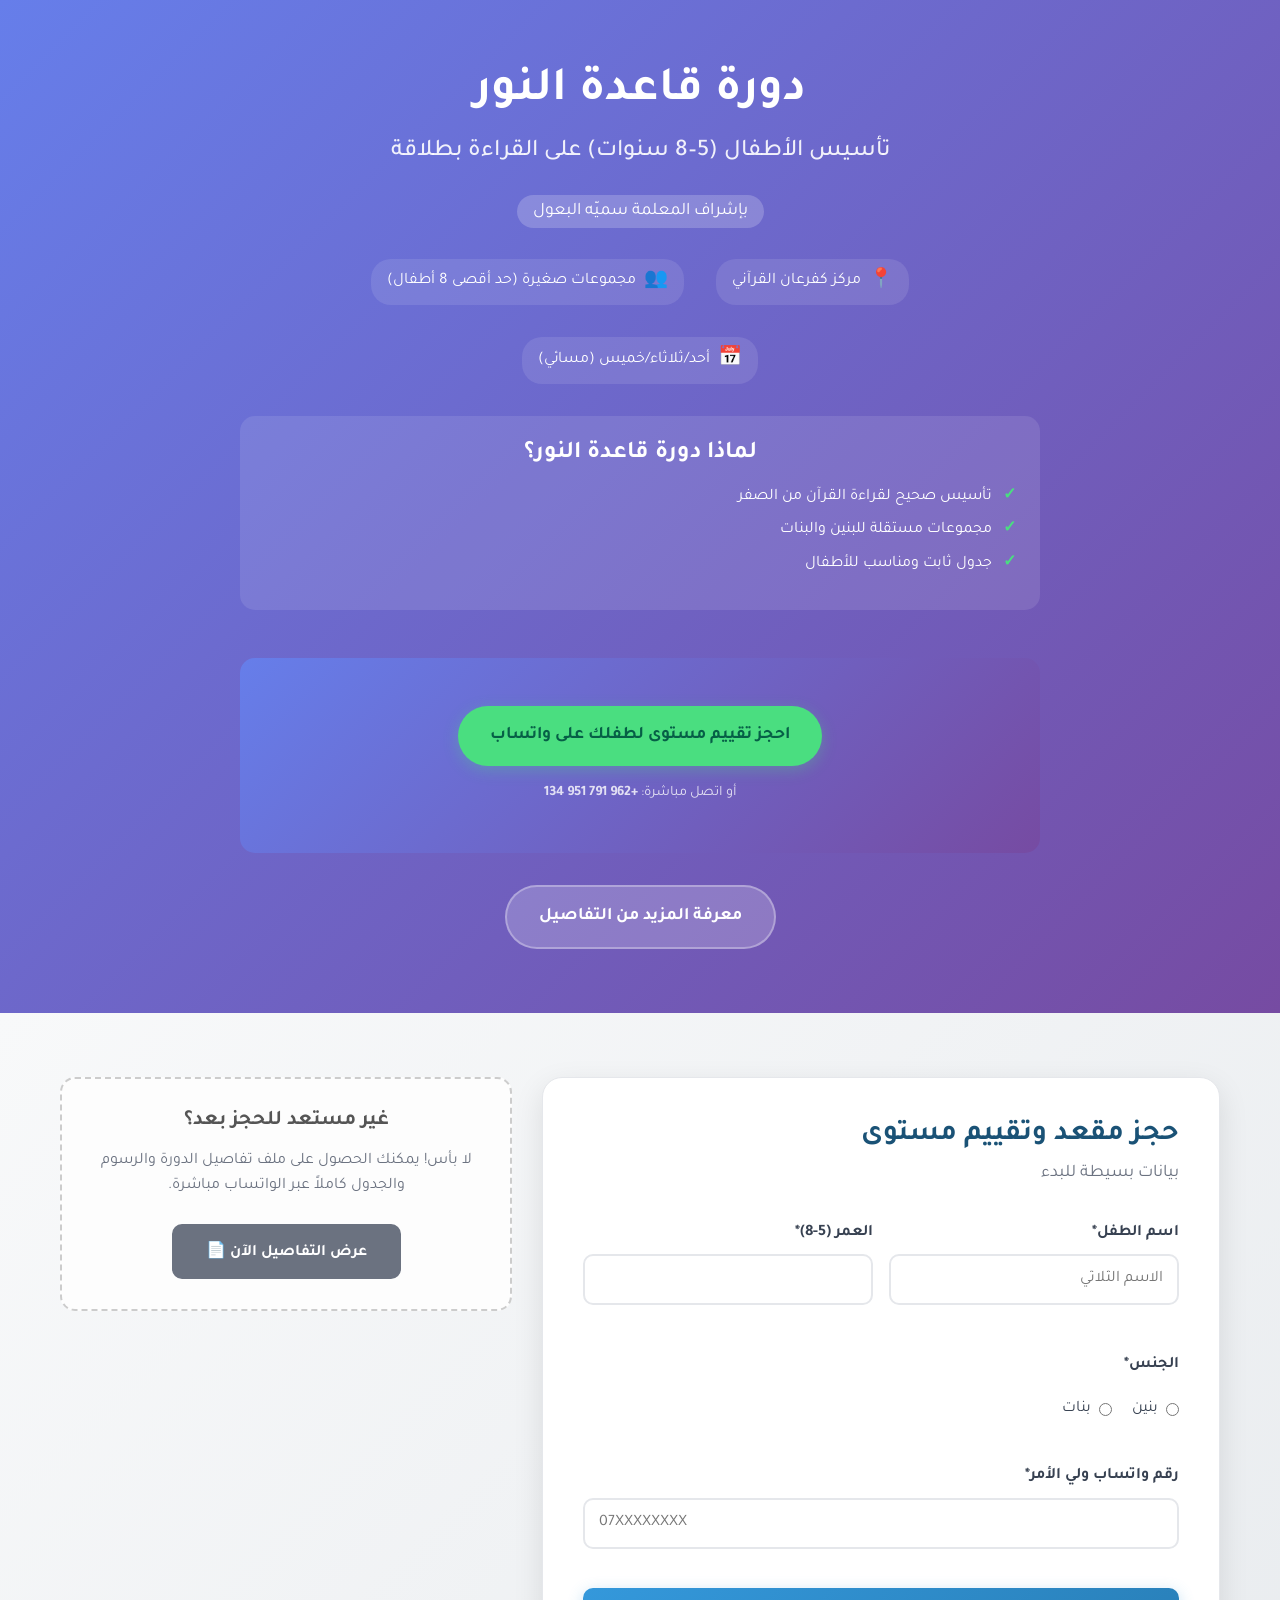
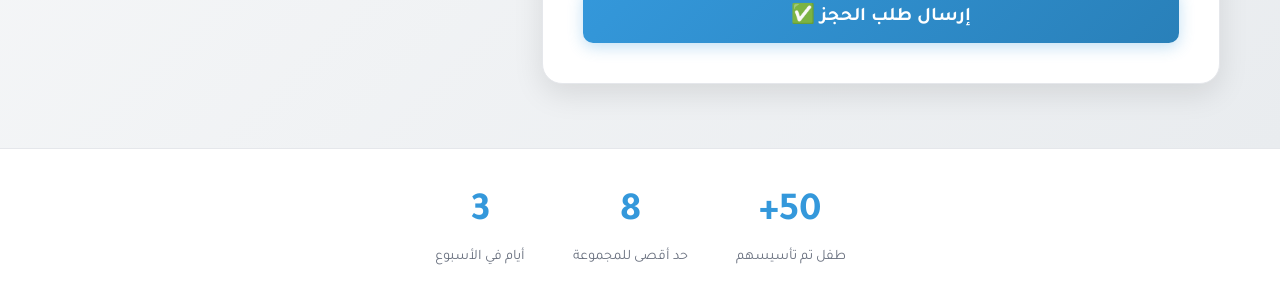
==== index.html @ d8b771ff "اضافة الملفات" ====
<!DOCTYPE html>
<html lang="ar" dir="rtl">
<head>
    <meta charset="UTF-8">
    <meta name="viewport" content="width=device-width, initial-scale=1.0">
    <title>دورة قاعدة النور - مركز كفرعان القرآني</title>
    <meta name="description" content="دورة حضورية لتأسيس الأطفال (5–8 سنوات) على قراءة القرآن بطلاقة في كفرعان">
    <link rel="stylesheet" href="style.css">
    <link rel="stylesheet" href="registration-styles.css">
    <link href="https://fonts.googleapis.com/css2?family=Tajawal:wght@400;500;700&display=swap" rel="stylesheet">
</head>
<body>
    <header class="hero">
        <div class="container">
            <div class="hero-content">
                <h1>دورة قاعدة النور</h1>
                <h2>تأسيس الأطفال (5–8 سنوات) على القراءة بطلاقة</h2>
                
                <div class="teacher-info">
                    <span class="teacher-name">بإشراف المعلمة سميّه البعول</span>
                </div>
                
                <div class="key-features">
                    <div class="feature">
                        <span class="icon">📍</span>
                        <span>مركز كفرعان القرآني</span>
                    </div>
                    <div class="feature">
                        <span class="icon">👥</span>
                        <span>مجموعات صغيرة (حد أقصى 8 أطفال)</span>
                    </div>
                    <div class="feature">
                        <span class="icon">📅</span>
                        <span>أحد/ثلاثاء/خميس (مسائي)</span>
                    </div>
                </div>
                
                <div class="benefits">
                    <h3>لماذا دورة قاعدة النور؟</h3>
                    <ul>
                        <li>تأسيس صحيح لقراءة القرآن من الصفر</li>
                        <li>مجموعات مستقلة للبنين والبنات</li>
                        <li>جدول ثابت ومناسب للأطفال</li>
                    </ul>
                </div>
                
                <div class="cta-section">
                    <a href="https://wa.me/962791951134?text=أريد حجز تقييم مستوى لطفلي في دورة قاعدة النور" 
                       class="cta-button primary" 
                       onclick="trackEvent('whatsapp_click')">
                        احجز تقييم مستوى لطفلك على واتساب
                    </a>
                    <div class="phone-contact">
                        <span>أو اتصل مباشرة:</span>
                        <a href="tel:+962791951134" onclick="trackEvent('phone_click')">+962 791 951 134</a>
                    </div>
                </div>
                
                <div class="secondary-cta">
                    <a href="middleFirst.html" class="cta-button secondary">
                        معرفة المزيد من التفاصيل
                    </a>
                </div>
            </div>
        </div>
    </header>
    
    <section id="register-form" class="registration-section">
        <div class="container">
            <div class="decision-grid">
                
                <div class="form-container shadow">
                    <h2>حجز مقعد وتقييم مستوى</h2>
                    <p class="form-intro">بيانات بسيطة للبدء</p>
                    
                    <form id="registration-form" action="https://formspree.io/f/mnjnnbjn" method="POST">
                        <div class="input-row">
                            <div class="input-group">
                                <label>اسم الطفل*</label>
                                <input type="text" name="اسم_الطفل" required placeholder="الاسم الثلاثي">
                            </div>
                            <div class="input-group">
                                <label>العمر (5-8)*</label>
                                <input type="number" name="العمر" min="5" max="8" required>
                            </div>
                        </div>

                        <div class="input-group">
                            <label>الجنس*</label>
                            <div class="radio-group-simple">
                                <label><input type="radio" name="الجنس" value="بنين" required> بنين</label>
                                <label><input type="radio" name="الجنس" value="بنات"> بنات</label>
                            </div>
                        </div>

                        <div class="input-group">
                            <label>رقم واتساب ولي الأمر*</label>
                            <input type="tel" name="رقم_الواتساب" required placeholder="07XXXXXXXX">
                        </div>

                        <input type="hidden" name="_next" value="https://localhost:8000/confirmation.html">
                        <input type="hidden" name="_subject" value="تسجيل جديد في دورة قاعدة النور">
                        <input type="text" name="_gotcha" style="display:none">

                        <button type="submit" id="submit-btn" class="btn btn-primary btn-full">إرسال طلب الحجز ✅</button>
                    </form>

                    <div id="response-msg" class="success-box" style="display:none;">
                        <div class="icon">📩</div>
                        <h3>تم استلام طلبك بنجاح!</h3>
                        <p>شكراً لثقتك بمركز كفرعان. سنتواصل معك قريباً لتحديد موعد التقييم.</p>
                        <a href="https://wa.me/962791951134" class="btn btn-outline">تواصل معنا الآن عبر واتساب</a>
                    </div>
                </div>

                <div class="not-now-container">
                    <div class="not-now-card">
                        <h3>غير مستعد للحجز بعد؟</h3>
                        <p>لا بأس! يمكنك الحصول على ملف تفاصيل الدورة والرسوم والجدول كاملاً عبر الواتساب مباشرة.</p>
                        <button class="btn btn-secondary" onclick="showQuickInfo()">عرض التفاصيل الآن 📄</button>
                        
                        <div id="quick-info-box" class="quick-info" style="display:none;">
                            <ul class="info-list">
                                <li>📍 الموقع: كفرعان - مقابل مسجد سعيد بن زيد</li>
                                <li>⏰ الموعد: أحد/ثلاثاء/خميس (مسائي)</li>
                                <li>💰 الرسوم: يتم تحديدها بعد تقييم المستوى</li>
                            </ul>
                            <a href="https://wa.me/962791951134?text=أريد%20معلومات%20إضافية%20عن%20دورة%20قاعدة%20النور" class="whatsapp-link">تحدث مع الإدارة عبر واتساب</a>
                        </div>
                    </div>
                </div>

            </div>
        </div>
    </section>
    
    <section class="trust-indicators">
        <div class="container">
            <div class="stats">
                <div class="stat">
                    <span class="number">50+</span>
                    <span class="label">طفل تم تأسيسهم</span>
                </div>
                <div class="stat">
                    <span class="number">8</span>
                    <span class="label">حد أقصى للمجموعة</span>
                </div>
                <div class="stat">
                    <span class="number">3</span>
                    <span class="label">أيام في الأسبوع</span>
                </div>
            </div>
        </div>
    </section>
    
    <script>
        // Analytics tracking
        function trackEvent(eventName) {
            if (typeof gtag !== 'undefined') {
                gtag('event', eventName);
            }
            console.log('Event tracked:', eventName);
        }
        
        // Track page view
        document.addEventListener("DOMContentLoaded", function() {
            trackEvent('page_view');
            
            const form = document.getElementById("registration-form");
            const responseMsg = document.getElementById("response-msg");

            if (form) {
                console.log("Form found, adding event listener...");
                
                form.addEventListener("submit", function(event) {
                    event.preventDefault(); // منع الصفحة من الانتعاش
                    
                    const submitBtn = document.getElementById("submit-btn");
                    submitBtn.innerText = "جاري الإرسال...";
                    submitBtn.disabled = true;

                    // تتبع الحدث
                    trackEvent('form_submit_single');
                    trackEvent('lead_capture');

                    // إرسال البيانات إلى الإيميل
                    fetch(form.action, {
                        method: 'POST',
                        body: new FormData(form),
                        headers: { 'Accept': 'application/json' }
                    }).then(response => {
                        if (response.ok) {
                            // إخفاء الفورم وإظهار رسالة النجاح
                            form.style.display = "none";
                            responseMsg.style.display = "block";
                            
                            // تتبع النجاح
                            trackEvent('form_submit_success');
                            
                            // التوجيه لصفحة التأكيد بعد 3 ثوان
                            setTimeout(() => {
                                window.location.href = 'confirmation.html';
                            }, 3000);
                        } else {
                            alert("حدث خطأ، تأكد من إعداد Formspree بشكل صحيح.");
                            submitBtn.disabled = false;
                            submitBtn.innerText = "إرسال طلب الحجز ✅";
                            trackEvent('form_submit_error');
                        }
                    }).catch(() => {
                        alert("يرجى التأكد من الاتصال بالإنترنت.");
                        submitBtn.disabled = false;
                        submitBtn.innerText = "إرسال طلب الحجز ✅";
                        trackEvent('form_submit_network_error');
                    });
                });
            } else {
                console.error("Form not found!");
            }

            // وظيفة عرض المعلومات السريعة (خيار ليس الآن)
            window.showQuickInfo = function() {
                const infoBox = document.getElementById('quick-info-box');
                if (infoBox.style.display === 'none') {
                    infoBox.style.display = 'block';
                    trackEvent('quick_info_shown');
                } else {
                    infoBox.style.display = 'none';
                }
                
                // تتبع الاهتمام (Secondary Conversion)
                console.log("User requested quick info (Retention)");
                trackEvent('retention_path_clicked');
            };
        });
    </script>
    <script src="homework-script.js"></script>
</body>
</html>
---- style.css ----
/* Reset and Base Styles */
* {
    margin: 0;
    padding: 0;
    box-sizing: border-box;
}

body {
    font-family: 'Tajawal', -apple-system, BlinkMacSystemFont, 'Segoe UI', Roboto, sans-serif;
    line-height: 1.6;
    color: #333;
    background-color: #f8f9fa;
    direction: rtl;
    transition: background-color 0.3s, color 0.3s;
}

body.dark-mode {
    background-color: #121212;
    color: #ffffff;
}

body.dark-mode p, 
body.dark-mode li {
    color: #e0e0e0;
}

body.dark-mode h1, 
body.dark-mode h2, 
body.dark-mode h3 {
    color: #fbc02d;
    font-weight: 700;
}

.container {
    max-width: 1200px;
    margin: 0 auto;
    padding: 0 20px;
}

/* Typography */
h1, h2, h3, h4, h5, h6 {
    font-weight: 700;
    line-height: 1.2;
    margin-bottom: 1rem;
}

h1 {
    font-size: 2.5rem;
    color: #1a5276;
}

h2 {
    font-size: 2rem;
    color: #2874a6;
}

h3 {
    font-size: 1.5rem;
    color: #3498db;
}

p {
    margin-bottom: 1rem;
}

/* Header Styles */
.page-header {
    background: linear-gradient(135deg, #667eea 0%, #764ba2 100%);
    color: white;
    padding: 2rem 0;
    text-align: center;
}

.page-header h1 {
    color: white;
    margin-bottom: 0.5rem;
}

.page-header .subtitle {
    font-size: 1.1rem;
    opacity: 0.9;
    margin-bottom: 0;
}

.breadcrumb {
    margin-bottom: 1.5rem;
    font-size: 0.9rem;
}

.breadcrumb a {
    color: rgba(255, 255, 255, 0.8);
    text-decoration: none;
    transition: color 0.3s;
}

.breadcrumb a:hover {
    color: white;
}

.breadcrumb .separator {
    margin: 0 0.5rem;
    opacity: 0.6;
}

.breadcrumb .current {
    color: white;
    font-weight: 500;
}

/* Hero Section */
.hero {
    background: linear-gradient(135deg, #667eea 0%, #764ba2 100%);
    color: white;
    padding: 4rem 0;
    text-align: center;
}

body.dark-mode .hero {
    background: linear-gradient(135deg, #1a1a1a 0%, #2d2d2d 100%) !important;
}

.hero-content {
    max-width: 800px;
    margin: 0 auto;
}

.hero h1 {
    font-size: 3rem;
    margin-bottom: 1rem;
    color: white;
}

.hero h2 {
    font-size: 1.5rem;
    font-weight: 500;
    margin-bottom: 2rem;
    color: rgba(255, 255, 255, 0.9);
}

.teacher-info {
    margin-bottom: 2rem;
}

.teacher-name {
    background: rgba(255, 255, 255, 0.2);
    padding: 0.5rem 1rem;
    border-radius: 25px;
    font-size: 1.1rem;
}

.key-features {
    display: flex;
    justify-content: center;
    gap: 2rem;
    margin-bottom: 2rem;
    flex-wrap: wrap;
}

.feature {
    display: flex;
    align-items: center;
    gap: 0.5rem;
    background: rgba(255, 255, 255, 0.1);
    padding: 0.5rem 1rem;
    border-radius: 20px;
}

.feature .icon {
    font-size: 1.2rem;
}

.benefits {
    background: rgba(255, 255, 255, 0.1);
    padding: 1.5rem;
    border-radius: 15px;
    margin-bottom: 2rem;
    text-align: right;
}

.benefits h3 {
    color: white;
    margin-bottom: 1rem;
    text-align: center;
}

.benefits ul {
    list-style: none;
}

.benefits li {
    margin-bottom: 0.5rem;
    position: relative;
    padding-right: 1.5rem;
}

.benefits li::before {
    content: "✓";
    position: absolute;
    right: 0;
    color: #4ade80;
    font-weight: bold;
}

.cta-section {
    margin-bottom: 2rem;
}

.cta-button {
    display: inline-block;
    padding: 1rem 2rem;
    border-radius: 50px;
    text-decoration: none;
    font-weight: 600;
    transition: all 0.3s;
    border: none;
    cursor: pointer;
    font-size: 1.1rem;
    text-align: center;
}

.cta-button.primary {
    background: #4ade80;
    color: #065f46;
    box-shadow: 0 4px 15px rgba(74, 222, 128, 0.3);
}

.cta-button.primary:hover {
    background: #22c55e;
    transform: translateY(-2px);
    box-shadow: 0 6px 20px rgba(74, 222, 128, 0.4);
}

.cta-button.secondary {
    background: rgba(255, 255, 255, 0.2);
    color: white;
    border: 2px solid rgba(255, 255, 255, 0.3);
}

.cta-button.secondary:hover {
    background: rgba(255, 255, 255, 0.3);
    transform: translateY(-2px);
}

.phone-contact {
    margin-top: 1rem;
    font-size: 0.9rem;
    opacity: 0.8;
}

.phone-contact a {
    color: white;
    text-decoration: none;
    font-weight: 600;
}

.phone-contact a:hover {
    text-decoration: underline;
}

.secondary-cta {
    margin-top: 1rem;
}

/* Trust Indicators */
.trust-indicators {
    background: white;
    padding: 2rem 0;
    border-top: 1px solid #e5e7eb;
}

.stats {
    display: flex;
    justify-content: center;
    gap: 3rem;
    flex-wrap: wrap;
}

.stat {
    text-align: center;
}

.stat .number {
    display: block;
    font-size: 2.5rem;
    font-weight: 700;
    color: #3498db;
}

.stat .label {
    font-size: 0.9rem;
    color: #6b7280;
}

/* Main Content */
.main-content {
    padding: 3rem 0;
}

/* How it Works */
.how-it-works {
    margin-bottom: 3rem;
}

.steps {
    display: grid;
    grid-template-columns: repeat(auto-fit, minmax(250px, 1fr));
    gap: 2rem;
    margin-top: 2rem;
}

.step {
    display: flex;
    align-items: flex-start;
    gap: 1rem;
    text-align: right;
}

.step-number {
    background: #3498db;
    color: white;
    width: 40px;
    height: 40px;
    border-radius: 50%;
    display: flex;
    align-items: center;
    justify-content: center;
    font-weight: 700;
    flex-shrink: 0;
}

.step-content h3 {
    color: #1a5276;
    margin-bottom: 0.5rem;
}

/* Schedule and Location */
.schedule-location {
    display: grid;
    grid-template-columns: repeat(auto-fit, minmax(300px, 1fr));
    gap: 2rem;
    margin-bottom: 3rem;
}

.schedule, .location {
    background: white;
    padding: 2rem;
    border-radius: 15px;
    box-shadow: 0 4px 6px rgba(0, 0, 0, 0.1);
}

.time-info, .location-info {
    margin-top: 1rem;
}

.time-info > div, .location-info > div {
    display: flex;
    align-items: center;
    gap: 0.5rem;
    margin-bottom: 0.5rem;
}

.map-link {
    display: inline-flex;
    align-items: center;
    gap: 0.5rem;
    color: #3498db;
    text-decoration: none;
    margin-top: 1rem;
}

.map-link:hover {
    text-decoration: underline;
}

/* Groups Info */
.groups-info {
    margin-bottom: 3rem;
}

.groups-grid {
    display: grid;
    grid-template-columns: repeat(auto-fit, minmax(200px, 1fr));
    gap: 2rem;
    margin-top: 2rem;
}

.group-card {
    background: white;
    padding: 2rem;
    border-radius: 15px;
    box-shadow: 0 4px 6px rgba(0, 0, 0, 0.1);
    text-align: center;
}

.group-icon {
    font-size: 3rem;
    margin-bottom: 1rem;
}

.age-range {
    display: inline-block;
    background: #e3f2fd;
    color: #1976d2;
    padding: 0.25rem 0.75rem;
    border-radius: 15px;
    font-size: 0.9rem;
    margin-top: 0.5rem;
}

/* Testimonials */
.testimonials {
    margin-bottom: 3rem;
}

.testimonials-grid {
    display: grid;
    grid-template-columns: repeat(auto-fit, minmax(300px, 1fr));
    gap: 2rem;
    margin-top: 2rem;
}

.testimonial {
    background: white;
    padding: 2rem;
    border-radius: 15px;
    box-shadow: 0 4px 6px rgba(0, 0, 0, 0.1);
    position: relative;
}

.testimonial::before {
    content: '"';
    position: absolute;
    top: 1rem;
    right: 1rem;
    font-size: 3rem;
    color: #3498db;
    opacity: 0.2;
}

.quote {
    font-style: italic;
    margin-bottom: 1rem;
    position: relative;
    z-index: 1;
}

.author {
    font-weight: 600;
    color: #6b7280;
    text-align: left;
}

/* FAQ */
.faq {
    margin-bottom: 3rem;
}

.faq-items {
    margin-top: 2rem;
}

.faq-item {
    background: white;
    border-radius: 10px;
    margin-bottom: 1rem;
    overflow: hidden;
    box-shadow: 0 2px 4px rgba(0, 0, 0, 0.1);
}

.faq-question {
    width: 100%;
    background: none;
    border: none;
    padding: 1.5rem;
    text-align: right;
    cursor: pointer;
    display: flex;
    justify-content: space-between;
    align-items: center;
    font-size: 1.1rem;
    font-weight: 600;
    color: #1a5276;
    transition: background-color 0.3s;
}

.faq-question:hover {
    background-color: #f8f9fa;
}

.faq-toggle {
    font-size: 1.5rem;
    color: #3498db;
    transition: transform 0.3s;
}

.faq-item.active .faq-toggle {
    transform: rotate(45deg);
}

.faq-answer {
    max-height: 0;
    overflow: hidden;
    transition: max-height 0.3s ease-out;
}

.faq-answer p {
    padding: 0 1.5rem 1.5rem;
    color: #6b7280;
}

.faq-item.active .faq-answer {
    max-height: 200px;
}

/* CTA Section */
.cta-section {
    background: linear-gradient(135deg, #667eea 0%, #764ba2 100%);
    color: white;
    padding: 3rem 0;
    text-align: center;
    border-radius: 15px;
    margin-top: 3rem;
}

.cta-content h2 {
    color: white;
    margin-bottom: 1rem;
}

.whatsapp-link {
    display: inline-flex;
    align-items: center;
    gap: 0.5rem;
    color: white;
    text-decoration: none;
    margin-top: 1rem;
    opacity: 0.9;
    transition: opacity 0.3s;
}

.whatsapp-link:hover {
    opacity: 1;
}

/* Decision Page */
.decision-summary {
    margin-bottom: 3rem;
}

.summary-card {
    background: white;
    padding: 2rem;
    border-radius: 15px;
    box-shadow: 0 4px 6px rgba(0, 0, 0, 0.1);
}

.summary-items {
    display: grid;
    grid-template-columns: repeat(auto-fit, minmax(250px, 1fr));
    gap: 1rem;
    margin-top: 1.5rem;
}

.summary-item {
    display: flex;
    align-items: center;
    gap: 0.5rem;
}

.decision-question {
    margin-bottom: 3rem;
}

.question-card {
    background: white;
    padding: 2rem;
    border-radius: 15px;
    box-shadow: 0 4px 6px rgba(0, 0, 0, 0.1);
    text-align: center;
}

.question-subtitle {
    color: #6b7280;
    margin-bottom: 2rem;
}

.decision-options {
    display: grid;
    grid-template-columns: repeat(auto-fit, minmax(300px, 1fr));
    gap: 2rem;
    margin-top: 2rem;
}

.option-card {
    padding: 2rem;
    border-radius: 15px;
    border: 2px solid #e5e7eb;
    transition: all 0.3s;
}

.option-card.primary {
    border-color: #4ade80;
    background: #f0fdf4;
}

.option-card.secondary {
    border-color: #6b7280;
    background: #f9fafb;
}

.option-card:hover {
    transform: translateY(-2px);
    box-shadow: 0 6px 12px rgba(0, 0, 0, 0.1);
}

.option-header h3 {
    margin-bottom: 0.5rem;
}

.option-header p {
    color: #6b7280;
    margin-bottom: 1.5rem;
}

.option-benefits ul {
    list-style: none;
    text-align: right;
    margin-bottom: 1.5rem;
}

.option-benefits li {
    margin-bottom: 0.5rem;
    position: relative;
    padding-right: 1.5rem;
}

.option-benefits li::before {
    content: "✓";
    position: absolute;
    right: 0;
    color: #4ade80;
    font-weight: bold;
}

/* Urgency Section */
.urgency-section {
    margin-bottom: 3rem;
}

.urgency-card {
    background: #fef2f2;
    border: 2px solid #fecaca;
    padding: 2rem;
    border-radius: 15px;
    text-align: center;
}

.urgency-content h3 {
    color: #dc2626;
    margin-bottom: 0.5rem;
}

.spots-remaining {
    margin-top: 1rem;
}

.spots-number {
    display: block;
    font-size: 3rem;
    font-weight: 700;
    color: #dc2626;
}

.spots-text {
    color: #6b7280;
}

/* Form Styles */
.multi-step-form {
    background: white;
    padding: 2rem;
    border-radius: 15px;
    box-shadow: 0 4px 6px rgba(0, 0, 0, 0.1);
    margin-top: 2rem;
}

.progress-bar {
    display: flex;
    justify-content: space-between;
    margin-bottom: 2rem;
    position: relative;
}

.progress-bar::before {
    content: '';
    position: absolute;
    top: 20px;
    right: 0;
    left: 0;
    height: 2px;
    background: #e5e7eb;
    z-index: 1;
}

.progress-step {
    position: relative;
    z-index: 2;
    text-align: center;
    flex: 1;
}

.step-number {
    width: 40px;
    height: 40px;
    border-radius: 50%;
    background: #e5e7eb;
    color: #6b7280;
    display: flex;
    align-items: center;
    justify-content: center;
    font-weight: 700;
    margin: 0 auto 0.5rem;
    transition: all 0.3s;
}

.progress-step.active .step-number {
    background: #3498db;
    color: white;
}

.progress-step.completed .step-number {
    background: #4ade80;
    color: white;
}

.step-title {
    font-size: 0.9rem;
    color: #6b7280;
}

.progress-step.active .step-title {
    color: #3498db;
    font-weight: 600;
}

.progress-step.completed .step-title {
    color: #4ade80;
}

.form-step {
    display: none;
}

.form-step.active {
    display: block;
}

.step-header {
    text-align: center;
    margin-bottom: 2rem;
}

.step-header h2 {
    color: #1a5276;
    margin-bottom: 0.5rem;
}

.step-header p {
    color: #6b7280;
}

.form-group {
    margin-bottom: 1.5rem;
}

.form-group label {
    display: block;
    margin-bottom: 0.5rem;
    font-weight: 600;
    color: #374151;
}

.form-group input,
.form-group select,
.form-group textarea {
    width: 100%;
    padding: 0.75rem;
    border: 2px solid #e5e7eb;
    border-radius: 8px;
    font-size: 1rem;
    transition: border-color 0.3s;
}

.form-group input:focus,
.form-group select:focus,
.form-group textarea:focus {
    outline: none;
    border-color: #3498db;
}

.form-group small {
    display: block;
    margin-top: 0.25rem;
    color: #6b7280;
    font-size: 0.875rem;
}

.radio-group,
.checkbox-group {
    display: flex;
    flex-direction: column;
    gap: 0.75rem;
}

.radio-option,
.checkbox-option {
    display: flex;
    align-items: center;
    gap: 0.75rem;
    cursor: pointer;
}

.radio-option input[type="radio"],
.checkbox-option input[type="checkbox"] {
    display: none;
}

.radio-custom,
.checkbox-custom {
    width: 20px;
    height: 20px;
    border: 2px solid #e5e7eb;
    border-radius: 50%;
    position: relative;
    transition: all 0.3s;
}

.checkbox-custom {
    border-radius: 4px;
}

.radio-option input[type="radio"]:checked + .radio-custom,
.checkbox-option input[type="checkbox"]:checked + .checkbox-custom {
    background: #3498db;
    border-color: #3498db;
}

.radio-option input[type="radio"]:checked + .radio-custom::after {
    content: '';
    position: absolute;
    top: 50%;
    left: 50%;
    transform: translate(-50%, -50%);
    width: 8px;
    height: 8px;
    border-radius: 50%;
    background: white;
}

.checkbox-option input[type="checkbox"]:checked + .checkbox-custom::after {
    content: '✓';
    position: absolute;
    top: 50%;
    left: 50%;
    transform: translate(-50%, -50%);
    color: white;
    font-size: 12px;
}

.schedule-confirmation {
    background: #f8f9fa;
    padding: 1rem;
    border-radius: 8px;
    margin-bottom: 1rem;
}

.schedule-item {
    display: flex;
    align-items: center;
    gap: 0.5rem;
    margin-bottom: 0.5rem;
}

.form-note {
    background: #fef3c7;
    border: 1px solid #fcd34d;
    padding: 1rem;
    border-radius: 8px;
    margin-top: 1rem;
    text-align: center;
}

.form-actions {
    display: flex;
    justify-content: space-between;
    gap: 1rem;
    margin-top: 2rem;
}

.btn-primary,
.btn-secondary {
    padding: 0.75rem 2rem;
    border-radius: 8px;
    font-weight: 600;
    cursor: pointer;
    transition: all 0.3s;
    border: none;
    font-size: 1rem;
}

.btn-primary {
    background: #3498db;
    color: white;
}

.btn-primary:hover {
    background: #2980b9;
    transform: translateY(-1px);
}

.btn-secondary {
    background: #6b7280;
    color: white;
}

.btn-secondary:hover {
    background: #4b5563;
    transform: translateY(-1px);
}

/* Confirmation Page */
.success-message {
    text-align: center;
    margin-bottom: 3rem;
}

.success-icon {
    font-size: 4rem;
    margin-bottom: 1rem;
}

.success-description {
    font-size: 1.2rem;
    color: #6b7280;
    margin-top: 1rem;
}

.next-steps {
    margin-bottom: 3rem;
}

.steps-timeline {
    margin-top: 2rem;
}

.timeline-item {
    display: flex;
    align-items: flex-start;
    gap: 1rem;
    margin-bottom: 2rem;
    position: relative;
}

.timeline-item:not(:last-child)::after {
    content: '';
    position: absolute;
    top: 40px;
    right: 20px;
    width: 2px;
    height: calc(100% - 40px);
    background: #e5e7eb;
}

.timeline-marker {
    width: 40px;
    height: 40px;
    border-radius: 50%;
    display: flex;
    align-items: center;
    justify-content: center;
    font-weight: 700;
    flex-shrink: 0;
}

.timeline-marker.completed {
    background: #4ade80;
    color: white;
}

.timeline-marker.pending {
    background: #e5e7eb;
    color: #6b7280;
}

.timeline-content h3 {
    margin-bottom: 0.5rem;
    color: #1a5276;
}

.timeline-content p {
    color: #6b7280;
}

.contact-info {
    margin-bottom: 3rem;
}

.contact-cards {
    display: grid;
    grid-template-columns: repeat(auto-fit, minmax(300px, 1fr));
    gap: 2rem;
    margin-top: 2rem;
}

.contact-card {
    background: white;
    padding: 2rem;
    border-radius: 15px;
    box-shadow: 0 4px 6px rgba(0, 0, 0, 0.1);
    text-align: center;
}

.contact-icon {
    font-size: 2rem;
    margin-bottom: 1rem;
}

.contact-button {
    display: inline-block;
    padding: 0.75rem 1.5rem;
    border-radius: 8px;
    text-decoration: none;
    font-weight: 600;
    margin-top: 1rem;
    transition: all 0.3s;
}

.contact-button.whatsapp {
    background: #25d366;
    color: white;
}

.contact-button.whatsapp:hover {
    background: #128c7e;
    transform: translateY(-1px);
}

.contact-button.maps {
    background: #4285f4;
    color: white;
}

.contact-button.maps:hover {
    background: #3367d6;
    transform: translateY(-1px);
}

.important-notes {
    margin-bottom: 3rem;
}

.notes-list {
    display: grid;
    grid-template-columns: repeat(auto-fit, minmax(250px, 1fr));
    gap: 1.5rem;
    margin-top: 2rem;
}

.note-item {
    display: flex;
    align-items: flex-start;
    gap: 1rem;
    background: white;
    padding: 1.5rem;
    border-radius: 10px;
    box-shadow: 0 2px 4px rgba(0, 0, 0, 0.1);
}

.note-icon {
    font-size: 1.5rem;
    flex-shrink: 0;
}

.note-content h3 {
    margin-bottom: 0.5rem;
    color: #1a5276;
}

.note-content p {
    color: #6b7280;
    margin: 0;
}

.final-cta {
    background: linear-gradient(135deg, #667eea 0%, #764ba2 100%);
    color: white;
    padding: 3rem 0;
    text-align: center;
    border-radius: 15px;
    margin-bottom: 3rem;
}

.cta-buttons {
    display: flex;
    justify-content: center;
    gap: 1rem;
    margin-top: 2rem;
    flex-wrap: wrap;
}

.share-section {
    text-align: center;
    margin-bottom: 3rem;
}

.share-buttons {
    display: flex;
    justify-content: center;
    gap: 1rem;
    margin-top: 1.5rem;
    flex-wrap: wrap;
}

.share-button {
    display: flex;
    align-items: center;
    gap: 0.5rem;
    padding: 0.75rem 1.5rem;
    border: 2px solid #e5e7eb;
    background: white;
    border-radius: 8px;
    cursor: pointer;
    transition: all 0.3s;
    font-weight: 600;
}

.share-button:hover {
    background: #f8f9fa;
    transform: translateY(-1px);
}

/* Post Funnel Page */
.understanding-message {
    text-align: center;
    margin-bottom: 3rem;
}

.understanding-card {
    background: white;
    padding: 2rem;
    border-radius: 15px;
    box-shadow: 0 4px 6px rgba(0, 0, 0, 0.1);
}

.understanding-icon {
    font-size: 3rem;
    margin-bottom: 1rem;
}

.quick-summary {
    margin-bottom: 3rem;
}

.summary-grid {
    display: grid;
    grid-template-columns: repeat(auto-fit, minmax(200px, 1fr));
    gap: 1.5rem;
    margin-top: 2rem;
}

.contact-options {
    margin-bottom: 3rem;
}

.options-grid {
    display: grid;
    grid-template-columns: repeat(auto-fit, minmax(350px, 1fr));
    gap: 2rem;
    margin-top: 2rem;
}

.whatsapp-form {
    margin-top: 1.5rem;
}

.reassurance {
    margin-bottom: 3rem;
}

.reassurance-grid {
    display: grid;
    grid-template-columns: repeat(auto-fit, minmax(200px, 1fr));
    gap: 1.5rem;
    margin-top: 2rem;
}

.reassurance-item {
    text-align: center;
    background: white;
    padding: 1.5rem;
    border-radius: 10px;
    box-shadow: 0 2px 4px rgba(0, 0, 0, 0.1);
}

.reassurance-icon {
    font-size: 2rem;
    margin-bottom: 1rem;
}

.final-contact {
    background: #f8f9fa;
    padding: 2rem;
    border-radius: 15px;
    text-align: center;
    margin-bottom: 3rem;
}

.contact-buttons {
    display: flex;
    justify-content: center;
    gap: 1rem;
    margin-top: 1.5rem;
    flex-wrap: wrap;
}

.contact-button {
    display: flex;
    align-items: center;
    gap: 0.5rem;
    padding: 0.75rem 1.5rem;
    border-radius: 8px;
    text-decoration: none;
    font-weight: 600;
    transition: all 0.3s;
}

.contact-button.whatsapp {
    background: #25d366;
    color: white;
}

.contact-button.phone {
    background: #374151;
    color: white;
}

.contact-button:hover {
    transform: translateY(-1px);
}

.return-options {
    text-align: center;
}

.return-buttons {
    display: flex;
    justify-content: center;
    gap: 1rem;
    margin-top: 1.5rem;
    flex-wrap: wrap;
}

/* Responsive Design */
@media (max-width: 768px) {
    .container {
        padding: 0 15px;
    }
    
    h1 {
        font-size: 2rem;
    }
    
    h2 {
        font-size: 1.5rem;
    }
    
    .hero {
        padding: 2rem 0;
    }
    
    .hero h1 {
        font-size: 2rem;
    }
    
    .hero h2 {
        font-size: 1.2rem;
    }
    
    .key-features {
        flex-direction: column;
        align-items: center;
        gap: 1rem;
    }
    
    .stats {
        gap: 1.5rem;
    }
    
    .steps {
        grid-template-columns: 1fr;
    }
    
    .schedule-location {
        grid-template-columns: 1fr;
    }
    
    .groups-grid {
        grid-template-columns: 1fr;
    }
    
    .testimonials-grid {
        grid-template-columns: 1fr;
    }
    
    .decision-options {
        grid-template-columns: 1fr;
    }
    
    .summary-items {
        grid-template-columns: 1fr;
    }
    
    .form-actions {
        flex-direction: column;
    }
    
    .cta-buttons {
        flex-direction: column;
        align-items: center;
    }
    
    .contact-cards {
        grid-template-columns: 1fr;
    }
    
    .notes-list {
        grid-template-columns: 1fr;
    }
    
    .options-grid {
        grid-template-columns: 1fr;
    }
    
    .reassurance-grid {
        grid-template-columns: repeat(2, 1fr);
    }
    
    .progress-bar {
        flex-direction: column;
        gap: 1rem;
    }
    
    .progress-bar::before {
        display: none;
    }
    
    .timeline-item {
        flex-direction: column;
        text-align: center;
    }
    
    .timeline-item:not(:last-child)::after {
        right: 50%;
        transform: translateX(50%);
        height: 30px;
        top: 40px;
    }
}

@media (max-width: 480px) {
    .hero h1 {
        font-size: 1.5rem;
    }
    
    .hero h2 {
        font-size: 1rem;
    }
    
    .stat .number {
        font-size: 2rem;
    }
    
    .reassurance-grid {
        grid-template-columns: 1fr;
    }
    
    .return-buttons {
        flex-direction: column;
        align-items: center;
    }
}

/* Animation Classes */
.fade-in {
    animation: fadeIn 0.6s ease-in;
}

@keyframes fadeIn {
    from {
        opacity: 0;
        transform: translateY(20px);
    }
    to {
        opacity: 1;
        transform: translateY(0);
    }
}

.slide-in {
    animation: slideIn 0.6s ease-out;
}

@keyframes slideIn {
    from {
        transform: translateX(-100%);
        opacity: 0;
    }
    to {
        transform: translateX(0);
        opacity: 1;
    }
}

/* Utility Classes */
.text-center {
    text-align: center;
}

.text-right {
    text-align: right;
}

.mb-2 {
    margin-bottom: 2rem;
}

.mb-3 {
    margin-bottom: 3rem;
}

.mt-2 {
    margin-top: 2rem;
}

.mt-3 {
    margin-top: 3rem;
}

.icon {
    font-size: 1.2rem;
}
---- registration-styles.css ----
/* Registration Section Styles - Additional Styles for Single Step Form */

.registration-section {
    padding: 4rem 0;
    background: linear-gradient(135deg, #f8f9fa 0%, #e9ecef 100%);
}

.decision-grid {
    display: grid;
    grid-template-columns: 1.5fr 1fr;
    gap: 30px;
    align-items: start;
}

.form-container {
    background: white;
    padding: 2.5rem;
    border-radius: 20px;
    box-shadow: 0 10px 30px rgba(0, 0, 0, 0.1);
    border: 1px solid #e5e7eb;
}

.form-container h2 {
    color: #1a5276;
    margin-bottom: 0.5rem;
    font-size: 1.8rem;
}

.form-intro {
    color: #6b7280;
    margin-bottom: 2rem;
    font-size: 1.1rem;
}

.input-row {
    display: grid;
    grid-template-columns: 1fr 1fr;
    gap: 1rem;
    margin-bottom: 1.5rem;
}

.input-group {
    margin-bottom: 1.5rem;
}

.input-group label {
    display: block;
    margin-bottom: 0.5rem;
    font-weight: 600;
    color: #374151;
}

.input-group input,
.input-group select {
    width: 100%;
    padding: 0.875rem;
    border: 2px solid #e5e7eb;
    border-radius: 10px;
    font-size: 1rem;
    transition: all 0.3s;
    font-family: 'Tajawal', sans-serif;
}

.input-group input:focus,
.input-group select:focus {
    outline: none;
    border-color: #3498db;
    box-shadow: 0 0 0 3px rgba(52, 152, 219, 0.1);
}

/* Radio Button Styles */
.radio-group-simple {
    display: flex;
    gap: 20px;
    padding: 10px 0;
}

.radio-group-simple label {
    font-weight: normal;
    cursor: pointer;
    display: flex;
    align-items: center;
    gap: 8px;
    color: #374151;
}

.radio-group-simple input[type="radio"] {
    width: auto;
    margin: 0;
    accent-color: #3498db;
}

.btn {
    display: inline-block;
    padding: 0.875rem 2rem;
    border-radius: 10px;
    font-weight: 600;
    cursor: pointer;
    transition: all 0.3s;
    border: none;
    font-size: 1rem;
    text-decoration: none;
    text-align: center;
    font-family: 'Tajawal', sans-serif;
}

.btn-primary {
    background: linear-gradient(135deg, #3498db 0%, #2980b9 100%);
    color: white;
    box-shadow: 0 4px 15px rgba(52, 152, 219, 0.3);
}

.btn-primary:hover {
    background: linear-gradient(135deg, #2980b9 0%, #1f618d 100%);
    transform: translateY(-2px);
    box-shadow: 0 6px 20px rgba(52, 152, 219, 0.4);
}

.btn-primary:disabled {
    background: #9ca3af;
    cursor: not-allowed;
    transform: none;
    box-shadow: none;
}

.btn-secondary {
    background: #6b7280;
    color: white;
    border: 2px solid #6b7280;
}

.btn-secondary:hover {
    background: #4b5563;
    border-color: #4b5563;
    transform: translateY(-2px);
}

.btn-outline {
    background: transparent;
    color: #3498db;
    border: 2px solid #3498db;
}

.btn-outline:hover {
    background: #3498db;
    color: white;
    transform: translateY(-2px);
}

.btn-full {
    width: 100%;
    margin-top: 15px;
    font-size: 1.2rem;
}

/* Not Now Container Styles */
.not-now-container {
    background: #fdfdfd;
    border: 2px dashed #ccc;
    border-radius: 15px;
    padding: 30px;
    text-align: center;
    height: fit-content;
}

.not-now-card h3 {
    color: #555;
    margin-bottom: 15px;
    font-size: 1.3rem;
}

.not-now-card p {
    color: #6b7280;
    margin-bottom: 1.5rem;
    line-height: 1.6;
}

.quick-info {
    margin-top: 20px;
    background: #fff8e1;
    padding: 20px;
    border-radius: 10px;
    text-align: right;
    animation: slideDown 0.4s ease-out;
    border: 1px solid #fcd34d;
}

.info-list {
    list-style: none;
    padding: 0;
    margin: 0 0 1rem 0;
}

.info-list li {
    margin-bottom: 0.75rem;
    font-size: 0.95rem;
    color: #374151;
}

.whatsapp-link {
    display: inline-flex;
    align-items: center;
    gap: 0.5rem;
    color: #25d366;
    text-decoration: none;
    font-weight: 600;
    transition: color 0.3s;
}

.whatsapp-link:hover {
    color: #128c7e;
    text-decoration: underline;
}

.success-box {
    text-align: center;
    padding: 2rem;
    animation: scaleUp 0.3s ease;
    background: linear-gradient(135deg, #d4edda 0%, #c3e6cb 100%);
    border-radius: 15px;
    border: 1px solid #b8daff;
}

.success-box .icon {
    font-size: 3rem;
    margin-bottom: 1rem;
    display: block;
}

.success-box h3 {
    color: #155724;
    margin-bottom: 1rem;
}

.success-box p {
    color: #155724;
    margin-bottom: 1.5rem;
    line-height: 1.6;
}

/* Animations */
@keyframes slideDown {
    from {
        opacity: 0;
        transform: translateY(-10px);
    }
    to {
        opacity: 1;
        transform: translateY(0);
    }
}

@keyframes scaleUp {
    from {
        transform: scale(0.9);
        opacity: 0;
    }
    to {
        transform: scale(1);
        opacity: 1;
    }
}

/* Responsive Design for Registration Section */
@media (max-width: 768px) {
    .decision-grid {
        grid-template-columns: 1fr;
        gap: 20px;
    }
    
    .input-row {
        grid-template-columns: 1fr;
        gap: 0;
    }
    
    .form-container {
        padding: 1.5rem;
    }
    
    .form-container h2 {
        font-size: 1.5rem;
    }
    
    .not-now-container {
        padding: 20px;
    }
    
    .registration-section {
        padding: 2rem 0;
    }
    
    .radio-group-simple {
        flex-direction: column;
        gap: 10px;
    }
}

@media (max-width: 480px) {
    .form-container {
        padding: 1rem;
    }
    
    .btn-full {
        font-size: 1.1rem;
        padding: 0.875rem 1.5rem;
    }
    
    .form-container h2 {
        font-size: 1.3rem;
    }
}
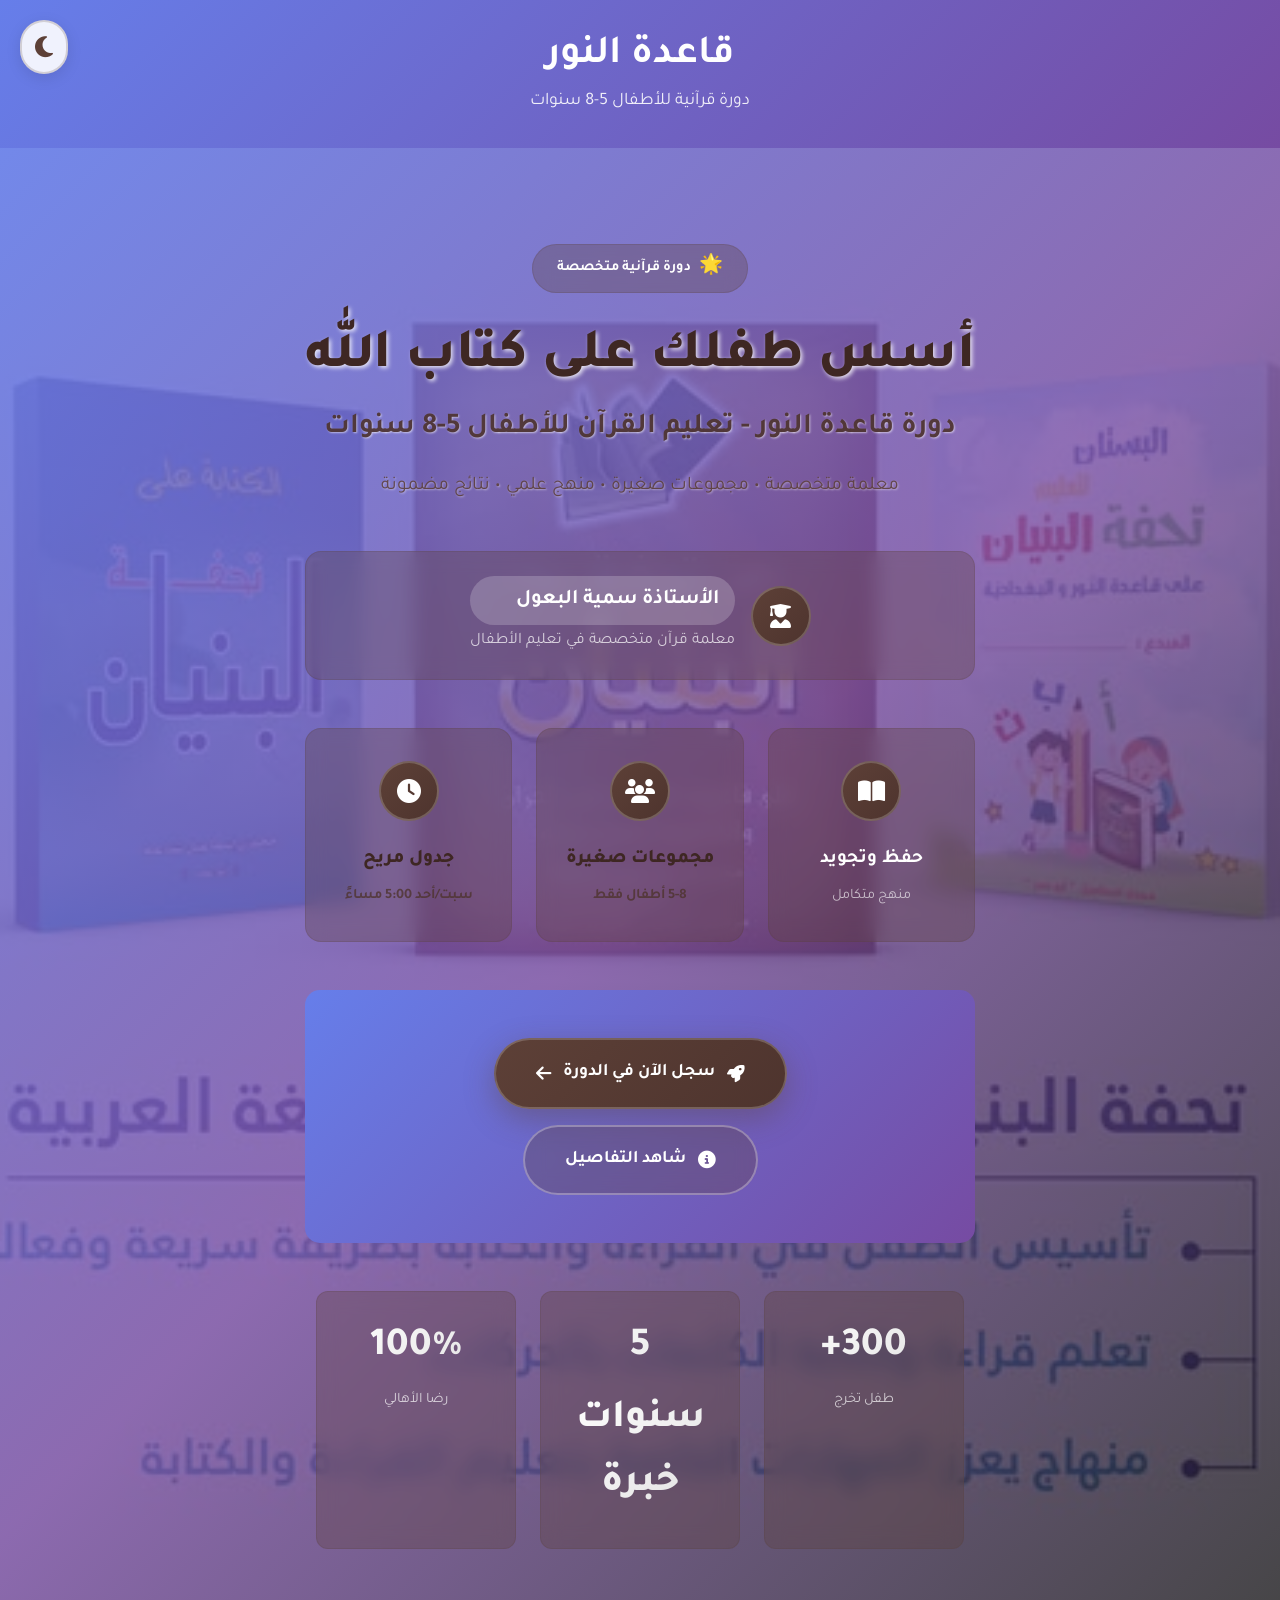
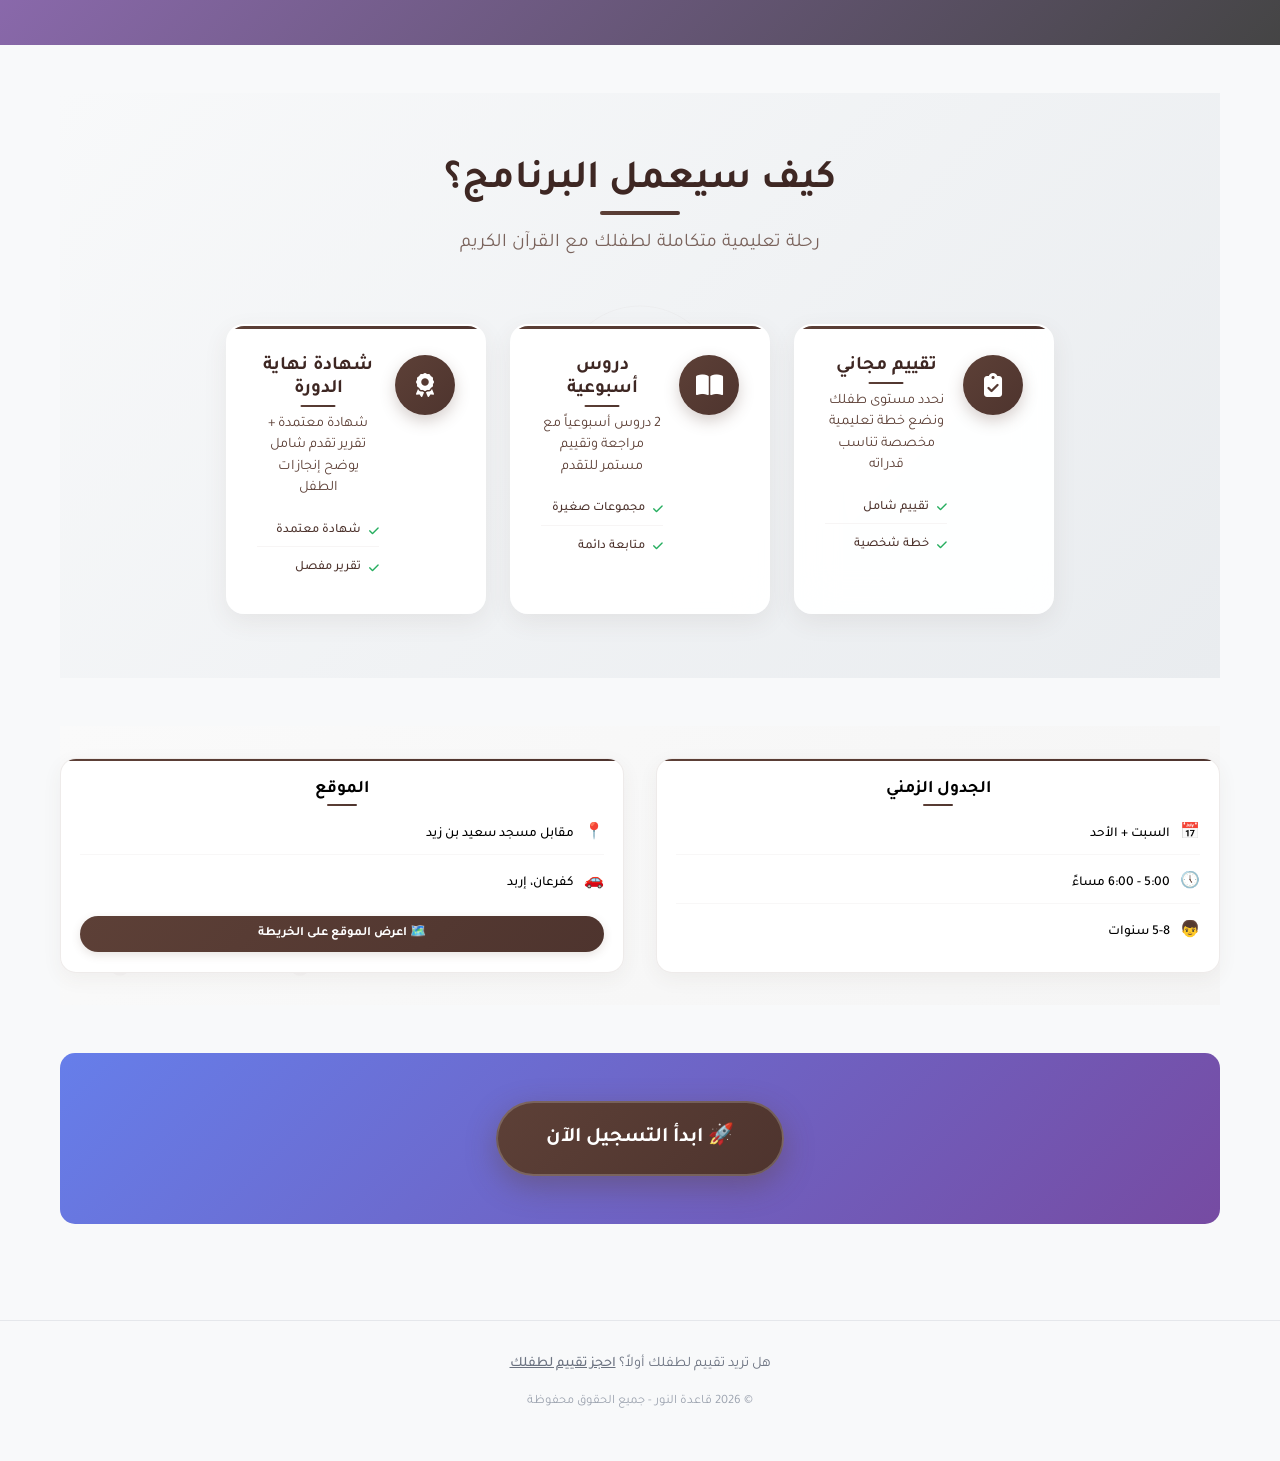
==== commit aad772f4: "update all files" ====
--- a/index.html
+++ b/index.html
@@ -1,239 +1,1105 @@
-<!DOCTYPE html>
-<html lang="ar" dir="rtl">
-<head>
-    <meta charset="UTF-8">
-    <meta name="viewport" content="width=device-width, initial-scale=1.0">
-    <title>دورة قاعدة النور - مركز كفرعان القرآني</title>
-    <meta name="description" content="دورة حضورية لتأسيس الأطفال (5–8 سنوات) على قراءة القرآن بطلاقة في كفرعان">
-    <link rel="stylesheet" href="style.css">
-    <link rel="stylesheet" href="registration-styles.css">
-    <link href="https://fonts.googleapis.com/css2?family=Tajawal:wght@400;500;700&display=swap" rel="stylesheet">
-</head>
-<body>
-    <header class="hero">
-        <div class="container">
-            <div class="hero-content">
-                <h1>دورة قاعدة النور</h1>
-                <h2>تأسيس الأطفال (5–8 سنوات) على القراءة بطلاقة</h2>
-                
-                <div class="teacher-info">
-                    <span class="teacher-name">بإشراف المعلمة سميّه البعول</span>
-                </div>
-                
-                <div class="key-features">
-                    <div class="feature">
-                        <span class="icon">📍</span>
-                        <span>مركز كفرعان القرآني</span>
-                    </div>
-                    <div class="feature">
-                        <span class="icon">👥</span>
-                        <span>مجموعات صغيرة (حد أقصى 8 أطفال)</span>
-                    </div>
-                    <div class="feature">
-                        <span class="icon">📅</span>
-                        <span>أحد/ثلاثاء/خميس (مسائي)</span>
-                    </div>
-                </div>
-                
-                <div class="benefits">
-                    <h3>لماذا دورة قاعدة النور؟</h3>
-                    <ul>
-                        <li>تأسيس صحيح لقراءة القرآن من الصفر</li>
-                        <li>مجموعات مستقلة للبنين والبنات</li>
-                        <li>جدول ثابت ومناسب للأطفال</li>
-                    </ul>
-                </div>
-                
-                <div class="cta-section">
-                    <a href="https://wa.me/962791951134?text=أريد حجز تقييم مستوى لطفلي في دورة قاعدة النور" 
-                       class="cta-button primary" 
-                       onclick="trackEvent('whatsapp_click')">
-                        احجز تقييم مستوى لطفلك على واتساب
-                    </a>
-                    <div class="phone-contact">
-                        <span>أو اتصل مباشرة:</span>
-                        <a href="tel:+962791951134" onclick="trackEvent('phone_click')">+962 791 951 134</a>
-                    </div>
-                </div>
-                
-                <div class="secondary-cta">
-                    <a href="middleFirst.html" class="cta-button secondary">
-                        معرفة المزيد من التفاصيل
-                    </a>
-                </div>
-            </div>
-        </div>
-    </header>
-    
-    <section id="register-form" class="registration-section">
-        <div class="container">
-            <div class="decision-grid">
-                
-                <div class="form-container shadow">
-                    <h2>حجز مقعد وتقييم مستوى</h2>
-                    <p class="form-intro">بيانات بسيطة للبدء</p>
-                    
-                    <form id="registration-form" action="https://formspree.io/f/mnjnnbjn" method="POST">
-                        <div class="input-row">
-                            <div class="input-group">
-                                <label>اسم الطفل*</label>
-                                <input type="text" name="اسم_الطفل" required placeholder="الاسم الثلاثي">
-                            </div>
-                            <div class="input-group">
-                                <label>العمر (5-8)*</label>
-                                <input type="number" name="العمر" min="5" max="8" required>
-                            </div>
-                        </div>
-
-                        <div class="input-group">
-                            <label>الجنس*</label>
-                            <div class="radio-group-simple">
-                                <label><input type="radio" name="الجنس" value="بنين" required> بنين</label>
-                                <label><input type="radio" name="الجنس" value="بنات"> بنات</label>
-                            </div>
-                        </div>
-
-                        <div class="input-group">
-                            <label>رقم واتساب ولي الأمر*</label>
-                            <input type="tel" name="رقم_الواتساب" required placeholder="07XXXXXXXX">
-                        </div>
-
-                        <input type="hidden" name="_next" value="https://localhost:8000/confirmation.html">
-                        <input type="hidden" name="_subject" value="تسجيل جديد في دورة قاعدة النور">
-                        <input type="text" name="_gotcha" style="display:none">
-
-                        <button type="submit" id="submit-btn" class="btn btn-primary btn-full">إرسال طلب الحجز ✅</button>
-                    </form>
-
-                    <div id="response-msg" class="success-box" style="display:none;">
-                        <div class="icon">📩</div>
-                        <h3>تم استلام طلبك بنجاح!</h3>
-                        <p>شكراً لثقتك بمركز كفرعان. سنتواصل معك قريباً لتحديد موعد التقييم.</p>
-                        <a href="https://wa.me/962791951134" class="btn btn-outline">تواصل معنا الآن عبر واتساب</a>
-                    </div>
-                </div>
-
-                <div class="not-now-container">
-                    <div class="not-now-card">
-                        <h3>غير مستعد للحجز بعد؟</h3>
-                        <p>لا بأس! يمكنك الحصول على ملف تفاصيل الدورة والرسوم والجدول كاملاً عبر الواتساب مباشرة.</p>
-                        <button class="btn btn-secondary" onclick="showQuickInfo()">عرض التفاصيل الآن 📄</button>
-                        
-                        <div id="quick-info-box" class="quick-info" style="display:none;">
-                            <ul class="info-list">
-                                <li>📍 الموقع: كفرعان - مقابل مسجد سعيد بن زيد</li>
-                                <li>⏰ الموعد: أحد/ثلاثاء/خميس (مسائي)</li>
-                                <li>💰 الرسوم: يتم تحديدها بعد تقييم المستوى</li>
-                            </ul>
-                            <a href="https://wa.me/962791951134?text=أريد%20معلومات%20إضافية%20عن%20دورة%20قاعدة%20النور" class="whatsapp-link">تحدث مع الإدارة عبر واتساب</a>
-                        </div>
-                    </div>
-                </div>
-
-            </div>
-        </div>
-    </section>
-    
-    <section class="trust-indicators">
-        <div class="container">
-            <div class="stats">
-                <div class="stat">
-                    <span class="number">50+</span>
-                    <span class="label">طفل تم تأسيسهم</span>
-                </div>
-                <div class="stat">
-                    <span class="number">8</span>
-                    <span class="label">حد أقصى للمجموعة</span>
-                </div>
-                <div class="stat">
-                    <span class="number">3</span>
-                    <span class="label">أيام في الأسبوع</span>
-                </div>
-            </div>
-        </div>
-    </section>
-    
-    <script>
-        // Analytics tracking
-        function trackEvent(eventName) {
-            if (typeof gtag !== 'undefined') {
-                gtag('event', eventName);
-            }
-            console.log('Event tracked:', eventName);
-        }
-        
-        // Track page view
-        document.addEventListener("DOMContentLoaded", function() {
-            trackEvent('page_view');
-            
-            const form = document.getElementById("registration-form");
-            const responseMsg = document.getElementById("response-msg");
-
-            if (form) {
-                console.log("Form found, adding event listener...");
-                
-                form.addEventListener("submit", function(event) {
-                    event.preventDefault(); // منع الصفحة من الانتعاش
-                    
-                    const submitBtn = document.getElementById("submit-btn");
-                    submitBtn.innerText = "جاري الإرسال...";
-                    submitBtn.disabled = true;
-
-                    // تتبع الحدث
-                    trackEvent('form_submit_single');
-                    trackEvent('lead_capture');
-
-                    // إرسال البيانات إلى الإيميل
-                    fetch(form.action, {
-                        method: 'POST',
-                        body: new FormData(form),
-                        headers: { 'Accept': 'application/json' }
-                    }).then(response => {
-                        if (response.ok) {
-                            // إخفاء الفورم وإظهار رسالة النجاح
-                            form.style.display = "none";
-                            responseMsg.style.display = "block";
-                            
-                            // تتبع النجاح
-                            trackEvent('form_submit_success');
-                            
-                            // التوجيه لصفحة التأكيد بعد 3 ثوان
-                            setTimeout(() => {
-                                window.location.href = 'confirmation.html';
-                            }, 3000);
-                        } else {
-                            alert("حدث خطأ، تأكد من إعداد Formspree بشكل صحيح.");
-                            submitBtn.disabled = false;
-                            submitBtn.innerText = "إرسال طلب الحجز ✅";
-                            trackEvent('form_submit_error');
-                        }
-                    }).catch(() => {
-                        alert("يرجى التأكد من الاتصال بالإنترنت.");
-                        submitBtn.disabled = false;
-                        submitBtn.innerText = "إرسال طلب الحجز ✅";
-                        trackEvent('form_submit_network_error');
-                    });
-                });
-            } else {
-                console.error("Form not found!");
-            }
-
-            // وظيفة عرض المعلومات السريعة (خيار ليس الآن)
-            window.showQuickInfo = function() {
-                const infoBox = document.getElementById('quick-info-box');
-                if (infoBox.style.display === 'none') {
-                    infoBox.style.display = 'block';
-                    trackEvent('quick_info_shown');
-                } else {
-                    infoBox.style.display = 'none';
-                }
-                
-                // تتبع الاهتمام (Secondary Conversion)
-                console.log("User requested quick info (Retention)");
-                trackEvent('retention_path_clicked');
-            };
-        });
-    </script>
-    <script src="homework-script.js"></script>
-</body>
-</html>+
+<!DOCTYPE html>
+<html lang="ar" dir="rtl">
+<head>
+    <meta charset="UTF-8">
+    <meta name="viewport" content="width=device-width, initial-scale=1.0">
+    <title>قاعدة النور - تسجيل في الدورة</title>
+    <link href="https://fonts.googleapis.com/css2?family=Tajawal:wght@300;400;500;700;800&display=swap" rel="stylesheet">
+    <link rel="stylesheet" href="https://cdnjs.cloudflare.com/ajax/libs/font-awesome/6.4.0/css/all.min.css">
+    <link rel="stylesheet" href="style.css">
+    
+    <style>
+        /* Professional Hero Styles */
+        .hero {
+            position: relative;
+            min-height: 100vh;
+            display: flex;
+            align-items: center;
+            overflow: hidden;
+        }
+        
+        .hero-background {
+            position: absolute;
+            top: 0;
+            left: 0;
+            width: 100%;
+            height: 100%;
+            z-index: 1;
+        }
+        
+        .hero-image {
+            width: 100%;
+            height: 100%;
+            object-fit: cover;
+            object-position: center;
+        }
+        
+        .hero-overlay {
+            position: absolute;
+            top: 0;
+            left: 0;
+            width: 100%;
+            height: 100%;
+            background: linear-gradient(135deg, 
+                rgba(102, 126, 234, 0.9) 0%, 
+                rgba(118, 75, 162, 0.8) 50%,
+                rgba(0, 0, 0, 0.7) 100%
+            );
+        }
+        
+        .hero-content {
+            position: relative;
+            z-index: 2;
+            color: #5D4037;
+            text-align: center;
+            max-width: 800px;
+            margin: 0 auto;
+            padding: 2rem;
+        }
+        
+        .hero-badge {
+            display: inline-flex;
+            align-items: center;
+            gap: 0.5rem;
+            background: rgba(93, 64, 55, 0.3);
+            backdrop-filter: blur(10px);
+            padding: 0.5rem 1.5rem;
+            border-radius: 50px;
+            font-size: 0.9rem;
+            font-weight: 600;
+            margin-bottom: 2rem;
+            border: 1px solid rgba(93, 64, 55, 0.2);
+            color: white;
+        }
+        
+        .hero-badge .badge-icon {
+            font-size: 1.2rem;
+        }
+        
+        .hero h1 {
+            font-size: 3.5rem;
+            font-weight: 800;
+            margin-bottom: 1rem;
+            line-height: 1.2;
+            text-shadow: 2px 2px 4px rgba(255, 255, 255, 0.8);
+            color: #3E2723;
+        }
+        
+        .hero h2 {
+            font-size: 1.8rem;
+            font-weight: 600;
+            margin-bottom: 1.5rem;
+            opacity: 0.9;
+            line-height: 1.4;
+            color: #4E342E;
+            text-shadow: 1px 1px 2px rgba(255, 255, 255, 0.6);
+        }
+        
+        .hero-description {
+            font-size: 1.2rem;
+            margin-bottom: 3rem;
+            opacity: 0.85;
+            line-height: 1.6;
+            color: #5D4037;
+            text-shadow: 1px 1px 2px rgba(255, 255, 255, 0.5);
+        }
+        
+        .teacher-info {
+            display: flex;
+            align-items: center;
+            justify-content: center;
+            gap: 1rem;
+            margin-bottom: 3rem;
+            background: rgba(93, 64, 55, 0.3);
+            backdrop-filter: blur(10px);
+            padding: 1.5rem;
+            border-radius: 16px;
+            border: 1px solid rgba(93, 64, 55, 0.2);
+            color: white;
+        }
+        
+        .teacher-avatar {
+            width: 60px;
+            height: 60px;
+            background: linear-gradient(135deg, #5D4037 0%, #4E342E 100%);
+            border-radius: 50%;
+            display: flex;
+            align-items: center;
+            justify-content: center;
+            font-size: 1.5rem;
+            color: white;
+            border: 2px solid rgba(255, 255, 255, 0.2);
+        }
+        
+        .teacher-details {
+            text-align: right;
+        }
+        
+        .teacher-name {
+            display: block;
+            font-size: 1.3rem;
+            font-weight: 700;
+            margin-bottom: 0.25rem;
+            color: white;
+        }
+        
+        .teacher-title {
+            font-size: 1rem;
+            opacity: 0.9;
+            color: rgba(255, 255, 255, 0.8);
+        }
+        
+        .key-features {
+            display: flex;
+            justify-content: center;
+            gap: 1.5rem;
+            margin-bottom: 3rem;
+            flex-wrap: wrap;
+        }
+        
+        .feature {
+            display: flex;
+            flex-direction: column;
+            align-items: center;
+            text-align: center;
+            background: rgba(93, 64, 55, 0.3);
+            backdrop-filter: blur(10px);
+            padding: 2rem 1.5rem;
+            border-radius: 16px;
+            border: 1px solid rgba(93, 64, 55, 0.2);
+            transition: all 0.3s ease;
+            color: white;
+            flex: 1;
+            min-width: 200px;
+            max-width: 250px;
+        }
+        
+        .feature:hover {
+            transform: translateY(-5px);
+            background: rgba(93, 64, 55, 0.4);
+        }
+        
+        .feature-icon {
+            width: 60px;
+            height: 60px;
+            background: linear-gradient(135deg, #5D4037 0%, #4E342E 100%);
+            border-radius: 50%;
+            display: flex;
+            align-items: center;
+            justify-content: center;
+            font-size: 1.5rem;
+            color: white;
+            margin-bottom: 1rem;
+            border: 2px solid rgba(255, 255, 255, 0.2);
+        }
+        
+        .feature-title {
+            display: block;
+            font-size: 1.2rem;
+            font-weight: 700;
+            margin-bottom: 0.5rem;
+            color: white;
+        }
+        
+        .feature-desc {
+            font-size: 0.9rem;
+            opacity: 0.8;
+            color: rgba(255, 255, 255, 0.8);
+        }
+        
+        /* Special styling for location and time cards in light mode */
+        body:not(.dark-mode) .feature:nth-child(2) .feature-title,
+        body:not(.dark-mode) .feature:nth-child(3) .feature-title {
+            color: #3E2723;
+            font-weight: 800;
+        }
+        
+        body:not(.dark-mode) .feature:nth-child(2) .feature-desc,
+        body:not(.dark-mode) .feature:nth-child(3) .feature-desc {
+            color: #4E342E;
+            font-weight: 600;
+        }
+        
+        .cta-section {
+            margin-bottom: 3rem;
+        }
+        
+        .cta-button {
+            display: inline-flex;
+            align-items: center;
+            gap: 0.75rem;
+            padding: 1.2rem 2.5rem;
+            border-radius: 50px;
+            text-decoration: none;
+            font-weight: 700;
+            font-size: 1.1rem;
+            transition: all 0.3s ease;
+            border: 2px solid transparent;
+        }
+        
+        .cta-button.primary {
+            background: linear-gradient(135deg, #5D4037 0%, #4E342E 100%);
+            color: white;
+            box-shadow: 0 10px 30px rgba(93, 64, 55, 0.4);
+            border: 2px solid rgba(255, 255, 255, 0.2);
+        }
+        
+        .cta-button.primary:hover {
+            transform: translateY(-3px);
+            box-shadow: 0 15px 40px rgba(93, 64, 55, 0.5);
+            background: linear-gradient(135deg, #4E342E 0%, #3E2723 100%);
+        }
+        
+        .cta-button.secondary {
+            background: rgba(93, 64, 55, 0.3);
+            color: white;
+            border-color: rgba(255, 255, 255, 0.3);
+            backdrop-filter: blur(10px);
+        }
+        
+        .cta-button.secondary:hover {
+            background: rgba(93, 64, 55, 0.4);
+            transform: translateY(-2px);
+        }
+        
+        .secondary-cta {
+            margin-top: 1rem;
+        }
+        
+        .hero-stats {
+            display: flex;
+            justify-content: center;
+            gap: 1.5rem;
+            margin-top: 3rem;
+            flex-wrap: wrap;
+        }
+        
+        .stat {
+            text-align: center;
+            background: rgba(93, 64, 55, 0.3);
+            backdrop-filter: blur(10px);
+            padding: 1.5rem;
+            border-radius: 12px;
+            border: 1px solid rgba(93, 64, 55, 0.2);
+            color: white;
+            flex: 1;
+            min-width: 150px;
+            max-width: 200px;
+        }
+        
+        .stat-number {
+            display: block;
+            font-size: 2.5rem;
+            font-weight: 800;
+            margin-bottom: 0.5rem;
+            background: linear-gradient(135deg, #ffffff 0%, #e0e0e0 100%);
+            -webkit-background-clip: text;
+            -webkit-text-fill-color: transparent;
+            background-clip: text;
+        }
+        
+        .stat-label {
+            font-size: 0.9rem;
+            opacity: 0.9;
+            color: rgba(255, 255, 255, 0.8);
+        }
+        
+        /* Theme Toggle Button */
+        .theme-toggle {
+            position: fixed;
+            top: 20px;
+            left: 20px;
+            z-index: 1000;
+            background: rgba(255, 255, 255, 0.9);
+            backdrop-filter: blur(10px);
+            border: 2px solid rgba(93, 64, 55, 0.2);
+            border-radius: 50px;
+            padding: 0.8rem;
+            cursor: pointer;
+            transition: all 0.3s ease;
+            box-shadow: 0 4px 15px rgba(0, 0, 0, 0.1);
+        }
+        
+        .theme-toggle:hover {
+            transform: scale(1.1);
+            box-shadow: 0 6px 20px rgba(0, 0, 0, 0.15);
+        }
+        
+        .theme-toggle i {
+            font-size: 1.5rem;
+            color: #5D4037;
+            transition: all 0.3s ease;
+        }
+        
+        /* Dark Mode Styles */
+        body.dark-mode {
+            background: #1a1a1a;
+            color: #e0e0e0;
+        }
+        
+        body.dark-mode .hero {
+            background: linear-gradient(135deg, 
+                rgba(26, 26, 26, 0.95) 0%, 
+                rgba(45, 45, 45, 0.9) 50%,
+                rgba(0, 0, 0, 0.95) 100%
+            );
+        }
+        
+        body.dark-mode .hero-content {
+            color: #e0e0e0;
+        }
+        
+        body.dark-mode .hero-badge {
+            background: rgba(224, 224, 224, 0.15);
+            border-color: rgba(224, 224, 224, 0.2);
+            color: #e0e0e0;
+        }
+        
+        body.dark-mode .hero h1 {
+            color: #ffffff;
+            text-shadow: 2px 2px 4px rgba(0, 0, 0, 0.8);
+        }
+        
+        body.dark-mode .hero h2 {
+            color: #e0e0e0;
+            text-shadow: 1px 1px 2px rgba(0, 0, 0, 0.6);
+        }
+        
+        body.dark-mode .hero-description {
+            color: #bdbdbd;
+            text-shadow: 1px 1px 2px rgba(0, 0, 0, 0.5);
+        }
+        
+        body.dark-mode .teacher-info {
+            background: rgba(224, 224, 224, 0.1);
+            border-color: rgba(224, 224, 224, 0.15);
+            color: #e0e0e0;
+        }
+        
+        body.dark-mode .teacher-name {
+            color: #ffffff;
+        }
+        
+        body.dark-mode .teacher-title {
+            color: #bdbdbd;
+        }
+        
+        body.dark-mode .feature {
+            background: rgba(224, 224, 224, 0.1);
+            border-color: rgba(224, 224, 224, 0.15);
+            color: #e0e0e0;
+        }
+        
+        body.dark-mode .feature:hover {
+            background: rgba(224, 224, 224, 0.15);
+        }
+        
+        body.dark-mode .feature-title {
+            color: #ffffff;
+        }
+        
+        body.dark-mode .feature-desc {
+            color: #bdbdbd;
+        }
+        
+        body.dark-mode .stat {
+            background: rgba(224, 224, 224, 0.1);
+            border-color: rgba(224, 224, 224, 0.15);
+            color: #e0e0e0;
+        }
+        
+        body.dark-mode .stat-label {
+            color: #bdbdbd;
+        }
+        
+        body.dark-mode .cta-button.secondary {
+            background: rgba(224, 224, 224, 0.15);
+            color: #e0e0e0;
+            border-color: rgba(224, 224, 224, 0.3);
+        }
+        
+        body.dark-mode .cta-button.secondary:hover {
+            background: rgba(224, 224, 224, 0.2);
+        }
+        
+        body.dark-mode .theme-toggle {
+            background: rgba(45, 45, 45, 0.9);
+            border-color: rgba(224, 224, 224, 0.2);
+        }
+        
+        body.dark-mode .theme-toggle i {
+            color: #ffd54f;
+        }
+        
+        /* Professional How It Works Section */
+        .how-it-works {
+            padding: 4rem 0;
+            background: linear-gradient(135deg, #f8f9fa 0%, #e9ecef 100%);
+            position: relative;
+            overflow: hidden;
+        }
+        
+        .how-it-works::before {
+            content: '';
+            position: absolute;
+            top: 0;
+            left: 0;
+            right: 0;
+            bottom: 0;
+            background: url('data:image/svg+xml,<svg xmlns="http://www.w3.org/2000/svg" viewBox="0 0 100 100"><circle cx="50" cy="50" r="40" fill="none" stroke="%235D4037" stroke-width="0.5" opacity="0.1"/><circle cx="50" cy="50" r="30" fill="none" stroke="%235D4037" stroke-width="0.5" opacity="0.1"/><circle cx="50" cy="50" r="20" fill="none" stroke="%235D4037" stroke-width="0.5" opacity="0.1"/></svg>') no-repeat center;
+            background-size: 200px;
+            opacity: 0.3;
+        }
+        
+        .section-header {
+            text-align: center;
+            margin-bottom: 4rem;
+            position: relative;
+            z-index: 2;
+        }
+        
+        .section-header h2 {
+            font-size: 2.5rem;
+            font-weight: 700;
+            color: #3E2723;
+            margin-bottom: 1rem;
+            position: relative;
+        }
+        
+        .section-header h2::after {
+            content: '';
+            position: absolute;
+            bottom: -10px;
+            left: 50%;
+            transform: translateX(-50%);
+            width: 80px;
+            height: 4px;
+            background: linear-gradient(135deg, #5D4037 0%, #4E342E 100%);
+            border-radius: 2px;
+        }
+        
+        .section-header p {
+            font-size: 1.2rem;
+            color: #5D4037;
+            opacity: 0.8;
+            margin-top: 1.5rem;
+        }
+        
+        .steps {
+            display: flex;
+            justify-content: center;
+            gap: 1.5rem;
+            position: relative;
+            z-index: 2;
+            flex-wrap: wrap;
+        }
+        
+        .step {
+            background: rgba(255, 255, 255, 0.95);
+            backdrop-filter: blur(20px);
+            border-radius: 18px;
+            padding: 1.8rem;
+            box-shadow: 0 8px 25px rgba(93, 64, 55, 0.08);
+            transition: all 0.4s ease;
+            position: relative;
+            overflow: hidden;
+            border: 2px solid transparent;
+            flex: 0 0 260px;
+        }
+        
+        .step::before {
+            content: '';
+            position: absolute;
+            top: 0;
+            left: 0;
+            right: 0;
+            height: 3px;
+            background: linear-gradient(135deg, #5D4037 0%, #4E342E 100%);
+        }
+        
+        .step:hover {
+            transform: translateY(-8px);
+            box-shadow: 0 15px 35px rgba(93, 64, 55, 0.15);
+            border-color: rgba(93, 64, 55, 0.2);
+        }
+        
+        .step-number {
+            width: 60px;
+            height: 60px;
+            background: linear-gradient(135deg, #5D4037 0%, #4E342E 100%);
+            border-radius: 50%;
+            display: flex;
+            align-items: center;
+            justify-content: center;
+            margin: 0 auto 1.5rem;
+            font-size: 1.5rem;
+            color: white;
+            position: relative;
+            box-shadow: 0 6px 15px rgba(93, 64, 55, 0.25);
+        }
+        
+        .step-number i {
+            animation: pulse 2s ease-in-out infinite;
+        }
+        
+        @keyframes pulse {
+            0%, 100% { transform: scale(1); }
+            50% { transform: scale(1.1); }
+        }
+        
+        .step-content h3 {
+            font-size: 1.2rem;
+            font-weight: 700;
+            color: #3E2723;
+            margin-bottom: 0.8rem;
+            text-align: center;
+            position: relative;
+        }
+        
+        .step-content h3::after {
+            content: '';
+            position: absolute;
+            bottom: -6px;
+            left: 50%;
+            transform: translateX(-50%);
+            width: 35px;
+            height: 2px;
+            background: linear-gradient(135deg, #5D4037 0%, #4E342E 100%);
+            border-radius: 1px;
+        }
+        
+        .step-content p {
+            font-size: 0.9rem;
+            color: #5D4037;
+            line-height: 1.5;
+            margin-bottom: 1rem;
+            text-align: center;
+        }
+        
+        .step-features {
+            display: flex;
+            flex-direction: column;
+            gap: 0.4rem;
+        }
+        
+        .step-feature {
+            display: flex;
+            align-items: center;
+            gap: 0.5rem;
+            font-size: 0.8rem;
+            color: #4E342E;
+            font-weight: 500;
+            padding: 0.3rem 0;
+            border-bottom: 1px solid rgba(93, 64, 55, 0.05);
+            transition: all 0.3s ease;
+        }
+        
+        .step-feature:last-child {
+            border-bottom: none;
+        }
+        
+        .step-feature:hover {
+            padding-right: 0.3rem;
+            background: rgba(93, 64, 55, 0.02);
+            border-radius: 6px;
+        }
+        
+        .step-feature i {
+            color: #27ae60;
+            font-size: 0.7rem;
+        }
+        
+        /* Dark mode for how-it-works */
+        body.dark-mode .how-it-works {
+            background: linear-gradient(135deg, #2d2d2d 0%, #1a1a1a 100%);
+        }
+        
+        body.dark-mode .section-header h2 {
+            color: #ffffff;
+        }
+        
+        body.dark-mode .section-header p {
+            color: #bdbdbd;
+        }
+        
+        body.dark-mode .step {
+            background: rgba(45, 45, 45, 0.9);
+            border-color: rgba(224, 224, 224, 0.1);
+        }
+        
+        body.dark-mode .step:hover {
+            border-color: rgba(224, 224, 224, 0.2);
+        }
+        
+        body.dark-mode .step-content h3 {
+            color: #ffffff;
+        }
+        
+        body.dark-mode .step-content p {
+            color: #e0e0e0;
+        }
+        
+        body.dark-mode .step-feature {
+            color: #bdbdbd;
+            border-bottom-color: rgba(224, 224, 224, 0.05);
+        }
+        
+        body.dark-mode .step-feature:hover {
+            background: rgba(224, 224, 224, 0.02);
+        }
+        
+        /* Schedule and Location Section Styling */
+        .schedule-location {
+            padding: 2rem 0;
+            background: linear-gradient(135deg, #fafafa 0%, #f5f5f5 100%);
+            position: relative;
+        }
+        
+        .schedule-location::before {
+            content: '';
+            position: absolute;
+            top: 0;
+            left: 0;
+            right: 0;
+            bottom: 0;
+            background: url('data:image/svg+xml,<svg xmlns="http://www.w3.org/2000/svg" viewBox="0 0 100 100"><circle cx="20" cy="20" r="3" fill="%235D4037" opacity="0.05"/><circle cx="80" cy="20" r="3" fill="%235D4037" opacity="0.05"/><circle cx="20" cy="80" r="3" fill="%235D4037" opacity="0.05"/><circle cx="80" cy="80" r="3" fill="%235D4037" opacity="0.05"/></svg>') no-repeat;
+            background-size: 300px;
+            opacity: 0.5;
+        }
+        
+        .schedule-location .container {
+            display: flex;
+            justify-content: center;
+            gap: 1rem;
+            position: relative;
+            z-index: 2;
+            flex-wrap: wrap;
+        }
+        
+        .schedule, .location {
+            background: rgba(255, 255, 255, 0.95);
+            backdrop-filter: blur(20px);
+            padding: 1.2rem;
+            border-radius: 16px;
+            border: 1px solid rgba(93, 64, 55, 0.1);
+            transition: all 0.4s ease;
+            box-shadow: 0 6px 20px rgba(93, 64, 55, 0.06);
+            flex: 0 0 220px;
+            position: relative;
+            overflow: hidden;
+        }
+        
+        .schedule::before, .location::before {
+            content: '';
+            position: absolute;
+            top: 0;
+            left: 0;
+            right: 0;
+            height: 2px;
+            background: linear-gradient(135deg, #5D4037 0%, #4E342E 100%);
+        }
+        
+        .schedule:hover, .location:hover {
+            transform: translateY(-6px);
+            box-shadow: 0 12px 25px rgba(93, 64, 55, 0.12);
+            border-color: rgba(93, 64, 55, 0.15);
+        }
+        
+        .schedule h3, .location h3 {
+            font-size: 1.1rem;
+            font-weight: 700;
+            color: #000000;
+            margin-bottom: 1rem;
+            text-align: center;
+            position: relative;
+        }
+        
+        .schedule h3::after, .location h3::after {
+            content: '';
+            position: absolute;
+            bottom: -6px;
+            left: 50%;
+            transform: translateX(-50%);
+            width: 30px;
+            height: 2px;
+            background: linear-gradient(135deg, #5D4037 0%, #4E342E 100%);
+            border-radius: 1px;
+        }
+        
+        .time-info div, .location-info div {
+            display: flex;
+            align-items: center;
+            gap: 0.6rem;
+            margin-bottom: 0.6rem;
+            font-size: 0.85rem;
+            color: #000000;
+            font-weight: 500;
+            padding: 0.4rem 0;
+            border-bottom: 1px solid rgba(93, 64, 55, 0.04);
+            transition: all 0.3s ease;
+        }
+        
+        .time-info div:last-child, .location-info div:last-child {
+            border-bottom: none;
+            margin-bottom: 0;
+        }
+        
+        .time-info div:hover, .location-info div:hover {
+            padding-right: 0.4rem;
+            background: rgba(93, 64, 55, 0.02);
+            border-radius: 6px;
+        }
+        
+        .icon {
+            font-size: 1rem;
+            width: 20px;
+            text-align: center;
+        }
+        
+        .map-link {
+            display: inline-flex;
+            align-items: center;
+            justify-content: center;
+            gap: 0.4rem;
+            padding: 0.5rem 1rem;
+            background: linear-gradient(135deg, #5D4037 0%, #4E342E 100%);
+            color: white;
+            text-decoration: none;
+            border-radius: 20px;
+            font-weight: 600;
+            font-size: 0.8rem;
+            transition: all 0.3s ease;
+            margin-top: 0.8rem;
+            width: 100%;
+            box-shadow: 0 3px 10px rgba(93, 64, 55, 0.15);
+        }
+        
+        .map-link:hover {
+            transform: translateY(-2px);
+            box-shadow: 0 6px 15px rgba(93, 64, 55, 0.25);
+            background: linear-gradient(135deg, #4E342E 0%, #3E2723 100%);
+        }
+        
+        /* Dark mode for schedule-location */
+        body.dark-mode .schedule-location {
+            background: linear-gradient(135deg, #2d2d2d 0%, #1a1a1a 100%);
+        }
+        
+        body.dark-mode .schedule, 
+        body.dark-mode .location {
+            background: rgba(45, 45, 45, 0.9);
+            border-color: rgba(224, 224, 224, 0.1);
+        }
+        
+        body.dark-mode .schedule h3, 
+        body.dark-mode .location h3 {
+            color: #ffffff;
+        }
+        
+        body.dark-mode .time-info div, 
+        body.dark-mode .location-info div {
+            color: #e0e0e0;
+            border-bottom-color: rgba(224, 224, 224, 0.05);
+        }
+        
+        body.dark-mode .time-info div:hover, 
+        body.dark-mode .location-info div:hover {
+            background: rgba(224, 224, 224, 0.02);
+        }
+        
+        body.dark-mode .map-link {
+            background: linear-gradient(135deg, #6D4C41 0%, #5D4037 100%);
+        }
+        
+        body.dark-mode .map-link:hover {
+            background: linear-gradient(135deg, #5D4037 0%, #4E342E 100%);
+        }
+        
+        /* Responsive Design */
+        @media (max-width: 768px) {
+            .hero h1 {
+                font-size: 2.5rem;
+            }
+            
+            .hero h2 {
+                font-size: 1.4rem;
+            }
+            
+            .hero-description {
+                font-size: 1rem;
+            }
+            
+            .teacher-info {
+                flex-direction: column;
+                text-align: center;
+            }
+            
+            .teacher-details {
+                text-align: center;
+            }
+            
+            .key-features {
+                grid-template-columns: 1fr;
+                gap: 1rem;
+            }
+            
+            .hero-stats {
+                grid-template-columns: 1fr;
+                gap: 1rem;
+            }
+            
+            .cta-button {
+                padding: 1rem 2rem;
+                font-size: 1rem;
+            }
+        }
+    </style>
+</head>
+<body>
+    <!-- Theme Toggle Button -->
+    <button class="theme-toggle" onclick="toggleTheme()" aria-label="Toggle dark/light mode">
+        <i class="fas fa-moon" id="theme-icon"></i>
+    </button>
+    
+    <!-- Header بسيط -->
+    <header class="page-header">
+        <div class="container">
+            <h1>قاعدة النور</h1>
+            <p class="subtitle">دورة قرآنية للأطفال 5-8 سنوات</p>
+        </div>
+    </header>
+
+    <!-- Hero احترافي مع صورة الكتاب -->
+    <section class="hero">
+        <div class="hero-background">
+            <img src="book.jpg" alt="كتاب قرآن" class="hero-image">
+            <div class="hero-overlay"></div>
+        </div>
+        <div class="container">
+            <div class="hero-content">
+                <div class="hero-badge">
+                    <span class="badge-icon">🌟</span>
+                    <span>دورة قرآنية متخصصة</span>
+                </div>
+                <h1>أسس طفلك على كتاب الله</h1>
+                <h2>دورة قاعدة النور - تعليم القرآن للأطفال 5-8 سنوات</h2>
+                
+                <p class="hero-description">
+                    معلمة متخصصة • مجموعات صغيرة • منهج علمي • نتائج مضمونة
+                </p>
+
+                <!-- المعلمة -->
+                <div class="teacher-info">
+                    <div class="teacher-avatar">
+                        <i class="fas fa-user-graduate"></i>
+                    </div>
+                    <div class="teacher-details">
+                        <span class="teacher-name">الأستاذة سمية البعول</span>
+                        <span class="teacher-title">معلمة قرآن متخصصة في تعليم الأطفال</span>
+                    </div>
+                </div>
+
+                <!-- المميزات الرئيسية -->
+                <div class="key-features">
+                    <div class="feature">
+                        <div class="feature-icon">
+                            <i class="fas fa-book-open"></i>
+                        </div>
+                        <div class="feature-content">
+                            <span class="feature-title">حفظ وتجويد</span>
+                            <span class="feature-desc">منهج متكامل</span>
+                        </div>
+                    </div>
+                    <div class="feature">
+                        <div class="feature-icon">
+                            <i class="fas fa-users"></i>
+                        </div>
+                        <div class="feature-content">
+                            <span class="feature-title">مجموعات صغيرة</span>
+                            <span class="feature-desc">5-8 أطفال فقط</span>
+                        </div>
+                    </div>
+                    <div class="feature">
+                        <div class="feature-icon">
+                            <i class="fas fa-clock"></i>
+                        </div>
+                        <div class="feature-content">
+                            <span class="feature-title">جدول مريح</span>
+                            <span class="feature-desc">سبت/أحد 5:00 مساءً</span>
+                        </div>
+                    </div>
+                </div>
+
+                <!-- CTA الرئيسي -->
+                <div class="cta-section">
+                    <a href="form.html" class="cta-button primary" onclick="trackEvent('cta_click', {action: 'register_now'})">
+                        <i class="fas fa-rocket"></i>
+                        <span>سجل الآن في الدورة</span>
+                        <i class="fas fa-arrow-left"></i>
+                    </a>
+                    <div class="secondary-cta">
+                        <a href="#details" class="cta-button secondary" onclick="trackEvent('cta_click', {action: 'view_details'})">
+                            <i class="fas fa-info-circle"></i>
+                            <span>شاهد التفاصيل</span>
+                        </a>
+                    </div>
+                </div>
+                
+                <!-- إحصائيات سريعة -->
+                <div class="hero-stats">
+                    <div class="stat">
+                        <span class="stat-number">300+</span>
+                        <span class="stat-label">طفل تخرج</span>
+                    </div>
+                    <div class="stat">
+                        <span class="stat-number">5</span>
+                        <span class="stat-number">سنوات خبرة</span>
+                    </div>
+                    <div class="stat">
+                        <span class="stat-number">100%</span>
+                        <span class="stat-label">رضا الأهالي</span>
+                    </div>
+                </div>
+            </div>
+        </div>
+    </section>
+
+    <!-- تفاصيل مختصرة -->
+    <main class="main-content" id="details">
+        <div class="container">
+            <!-- كيف يعمل -->
+            <section class="how-it-works">
+                <div class="section-header">
+                    <h2>كيف سيعمل البرنامج؟</h2>
+                    <p>رحلة تعليمية متكاملة لطفلك مع القرآن الكريم</p>
+                </div>
+                <div class="steps">
+                    <div class="step">
+                        <div class="step-number">
+                            <i class="fas fa-clipboard-check"></i>
+                        </div>
+                        <div class="step-content">
+                            <h3>تقييم مجاني</h3>
+                            <p>نحدد مستوى طفلك ونضع خطة تعليمية مخصصة تناسب قدراته</p>
+                            <div class="step-features">
+                                <span class="step-feature"><i class="fas fa-check"></i> تقييم شامل</span>
+                                <span class="step-feature"><i class="fas fa-check"></i> خطة شخصية</span>
+                            </div>
+                        </div>
+                    </div>
+                    
+                    <div class="step">
+                        <div class="step-number">
+                            <i class="fas fa-book-open"></i>
+                        </div>
+                        <div class="step-content">
+                            <h3>دروس أسبوعية</h3>
+                            <p>2 دروس أسبوعياً مع مراجعة وتقييم مستمر للتقدم</p>
+                            <div class="step-features">
+                                <span class="step-feature"><i class="fas fa-check"></i> مجموعات صغيرة</span>
+                                <span class="step-feature"><i class="fas fa-check"></i> متابعة دائمة</span>
+                            </div>
+                        </div>
+                    </div>
+                    
+                    <div class="step">
+                        <div class="step-number">
+                            <i class="fas fa-award"></i>
+                        </div>
+                        <div class="step-content">
+                            <h3>شهادة نهاية الدورة</h3>
+                            <p>شهادة معتمدة + تقرير تقدم شامل يوضح إنجازات الطفل</p>
+                            <div class="step-features">
+                                <span class="step-feature"><i class="fas fa-check"></i> شهادة معتمدة</span>
+                                <span class="step-feature"><i class="fas fa-check"></i> تقرير مفصل</span>
+                            </div>
+                        </div>
+                    </div>
+                </div>
+            </section>
+
+            <!-- جدول ومكان -->
+            <section class="schedule-location">
+                <div class="schedule">
+                    <h3>الجدول الزمني</h3>
+                    <div class="time-info">
+                        <div><span class="icon">📅</span> السبت + الأحد</div>
+                        <div><span class="icon">🕔</span> 5:00 - 6:00 مساءً</div>
+                        <div><span class="icon">👦</span> 5-8 سنوات</div>
+                    </div>
+                </div>
+                <div class="location">
+                    <h3>الموقع</h3>
+                    <div class="location-info">
+                        <div><span class="icon">📍</span> مقابل مسجد سعيد بن زيد</div>
+                        <div><span class="icon">🚗</span> كفرعان، إربد</div>
+                    </div>
+                    <a href="https://maps.google.com/?q=كفرعان،إربد" target="_blank" class="map-link">
+                        🗺️ اعرض الموقع على الخريطة
+                    </a>
+                </div>
+            </section>
+
+            <!-- CTA نهائي -->
+            <section class="cta-section">
+                <div class="container">
+                    <a href="form.html" class="cta-button primary" style="font-size: 1.3rem; padding: 1.2rem 3rem;">
+                        🚀 ابدأ التسجيل الآن
+                    </a>
+                </div>
+            </section>
+        </div>
+    </main>
+
+    <!-- Footer مع التقييم الفرعي -->
+    <footer style="background: #f8f9fa; padding: 2rem 0; text-align: center; border-top: 1px solid #e5e7eb;">
+        <div class="container">
+            <p style="color: #6b7280; font-size: 0.9rem; margin-bottom: 1rem;">
+                هل تريد تقييم لطفلك أولاً؟ 
+                <a href="javascript:window.open('https://wa.me/962791951134?text=مرحبا، أريد حجز تقييم مجاني لطفلي', '_blank')" 
+                   style="color: #6b7280; text-decoration: underline; font-weight: 500;" 
+                   onclick="trackEvent('secondary_cta', {action: 'book_assessment'})">
+                   احجز تقييم لطفلك
+                </a>
+            </p>
+            <p style="color: #9ca3af; font-size: 0.8rem;">© 2026 قاعدة النور - جميع الحقوق محفوظة</p>
+        </div>
+    </footer>
+
+    <script src="script.js"></script>
+    
+    <!-- Theme Toggle JavaScript -->
+    <script>
+        // Theme Toggle Functionality
+        function toggleTheme() {
+            const body = document.body;
+            const themeIcon = document.getElementById('theme-icon');
+            
+            body.classList.toggle('dark-mode');
+            
+            if (body.classList.contains('dark-mode')) {
+                themeIcon.classList.remove('fa-moon');
+                themeIcon.classList.add('fa-sun');
+                localStorage.setItem('theme', 'dark');
+            } else {
+                themeIcon.classList.remove('fa-sun');
+                themeIcon.classList.add('fa-moon');
+                localStorage.setItem('theme', 'light');
+            }
+        }
+        
+        // Load saved theme on page load
+        document.addEventListener('DOMContentLoaded', function() {
+            const savedTheme = localStorage.getItem('theme');
+            const themeIcon = document.getElementById('theme-icon');
+            
+            if (savedTheme === 'dark') {
+                document.body.classList.add('dark-mode');
+                themeIcon.classList.remove('fa-moon');
+                themeIcon.classList.add('fa-sun');
+            }
+        });
+    </script>
+</body>
+</html>
